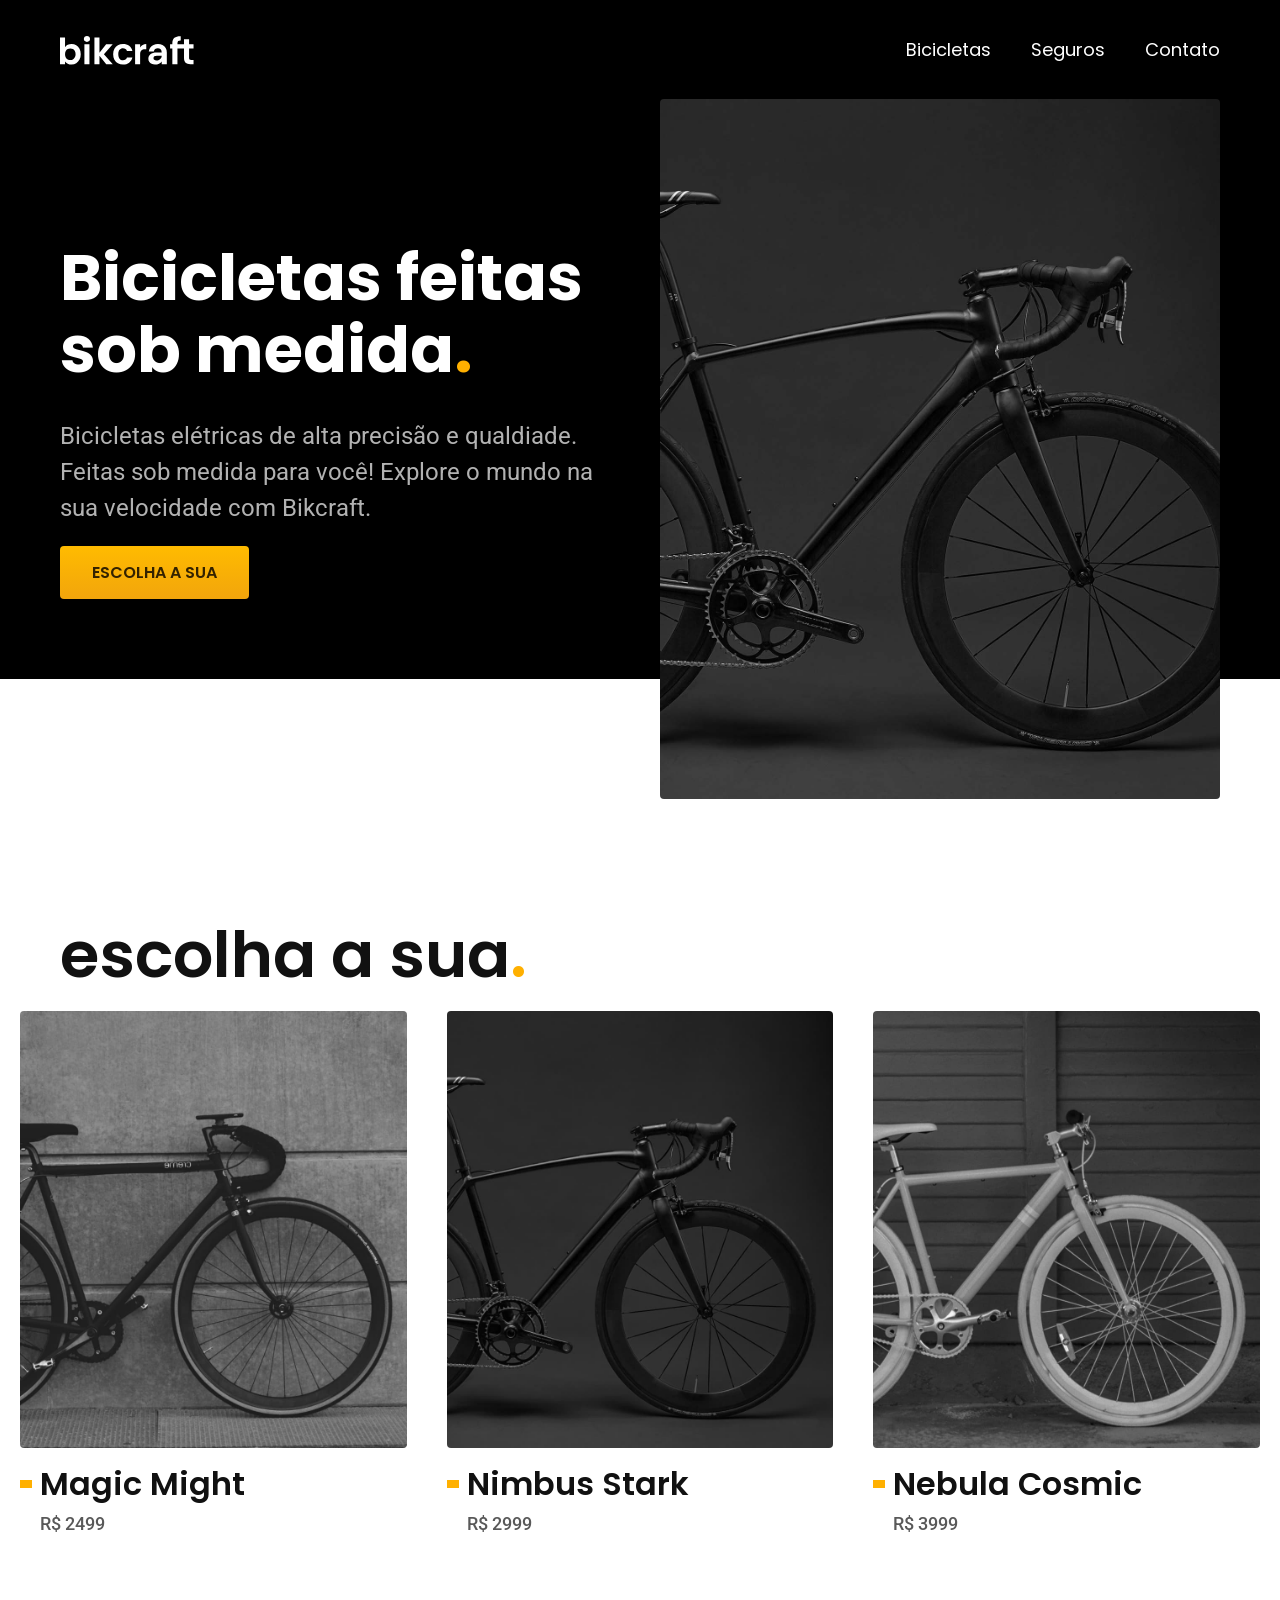
==== index.html @ 32c467d7 "criaçao classe container" ====
<!DOCTYPE html>
<html lang="pt-br">

<head>
    <meta charset="UTF-8">
    <meta name="viewport" content="width=device-width, initial-scale=1.0">
    <title>BikCraft</title>
    <link rel="stylesheet" href="/css/style.css">
</head>

<body>

    <header class="header-bg">
        <div class="header container">
            <a href="./"><img src="img/bikcraft.svg" alt="bikcraft"></a>

            <nav area-label="primaria">
                <ul class="header-menu">
                    <li><a href="./bicicletas.html">Bicicletas</a></li>
                    <li><a href="./seguros.html">Seguros</a></li>
                    <li><a href="./contato.html">Contato</a></li>
                </ul>
            </nav>

        </div>
    </header>

    <main class="introducao-bg">
        <div class="introducao container">
            <div class="introducao-dados">
                <h1 class="texto-grande cor-0">Bicicletas feitas sob medida<span class="cor-p1">.</span></h1>
                <p class="texto-medio cor-5">Bicicletas elétricas de alta precisão e qualdiade. Feitas sob medida para
                    você! Explore o mundo na sua velocidade com Bikcraft.</p>
                <a class="botao" href="#bicicletas.html">Escolha a sua</a>
            </div>

            <div><img src="img/fotos/introducao.jpg" alt="bibcleta elétrica preta"></div>
        </div>
    </main>


    <article class="bicicletas-lista">

        <h2 class="font-1-xxl container">escolha a sua<span class="cor-p1">.</span></h2>

        <ul>
            <li>
                <a href="./bicicletas/magic.html">
                <img src="img/bicicletas/magic-home.jpg" alt="Bicicleta elétrica preta">
                <h3 class="font-1-xl">Magic Might</h3>
                <span class="font-2-m cor-8">R$ 2499</span>
                </a>
            </li>

             <li>
                <a href="./bicicletas/nimbus.html">
                <img src="img/bicicletas/nimbus-home.jpg" alt="Bicicleta elétrica preta">
                <h3 class="font-1-xl">Nimbus Stark</h3>
                <span class="font-2-m cor-8">R$ 2999</span>
                </a>
            </li>

             <li>
                <a href="./bicicletas/nebula.html">
                <img src="img/bicicletas/nebula-home.jpg" alt="Bicicleta elétrica preta">
                <h3 class="font-1-xl">Nebula Cosmic</h3>
                <span class="font-2-m cor-8">R$ 3999</span>
                </a>
            </li>
        </ul>
    </article>

</body>

</html>
---- css/style.css ----
@import url(global/header.css);
@import url(global/global.css);
@import url(home/introducao.css);
@import url(utilidades/componentes.css);
@import url(utilidades/tipografia.css);
@import url(utilidades/cores.css);
@import url(bicicletas/bicicletalistas.css);

/*RESPONSIVO*/

@media (max-width: 1200px) {
    .introducao h1{
        font-size: 48px;
    }

    .introducao p{
        font-size: 18px;
    }
}

@media(max-width: 800px){

    .header-menu{
        gap: 20px;
    }

    .header-menu a{
        background-color: #111;
        padding: 12px 16px;
        border-radius: 4px;
    }

    .header-menu a:hover{
        background-color: #2e2e2e;
    }

    .header a::after{
        display: none;
    }

    .introducao h1{
        font-size: 32px;
        margin-bottom: 16px;
    }

    .introducao{
        grid-template-columns: 1fr;
        gap: 32px;
    }

    .introducao-dados{
        padding-bottom: 0;
        padding-top: 30px;
    }

    .introducao img{
        height: 400px;
        width: 100%;
    }

    .introducao-bg{
        background-color: #111;
        box-shadow: inset 0 -60px #fff;
    }
    
}

@media(max-width: 600px){

    .botao{
        padding: 12px 16px;
        font-size: 16px;
    }
}

@media(max-width: 400px){

    .header-menu{
        gap: 12px;
    }

    .header-menu a{
        padding: 8px 12px;
        font-size: 14px;
    }
}
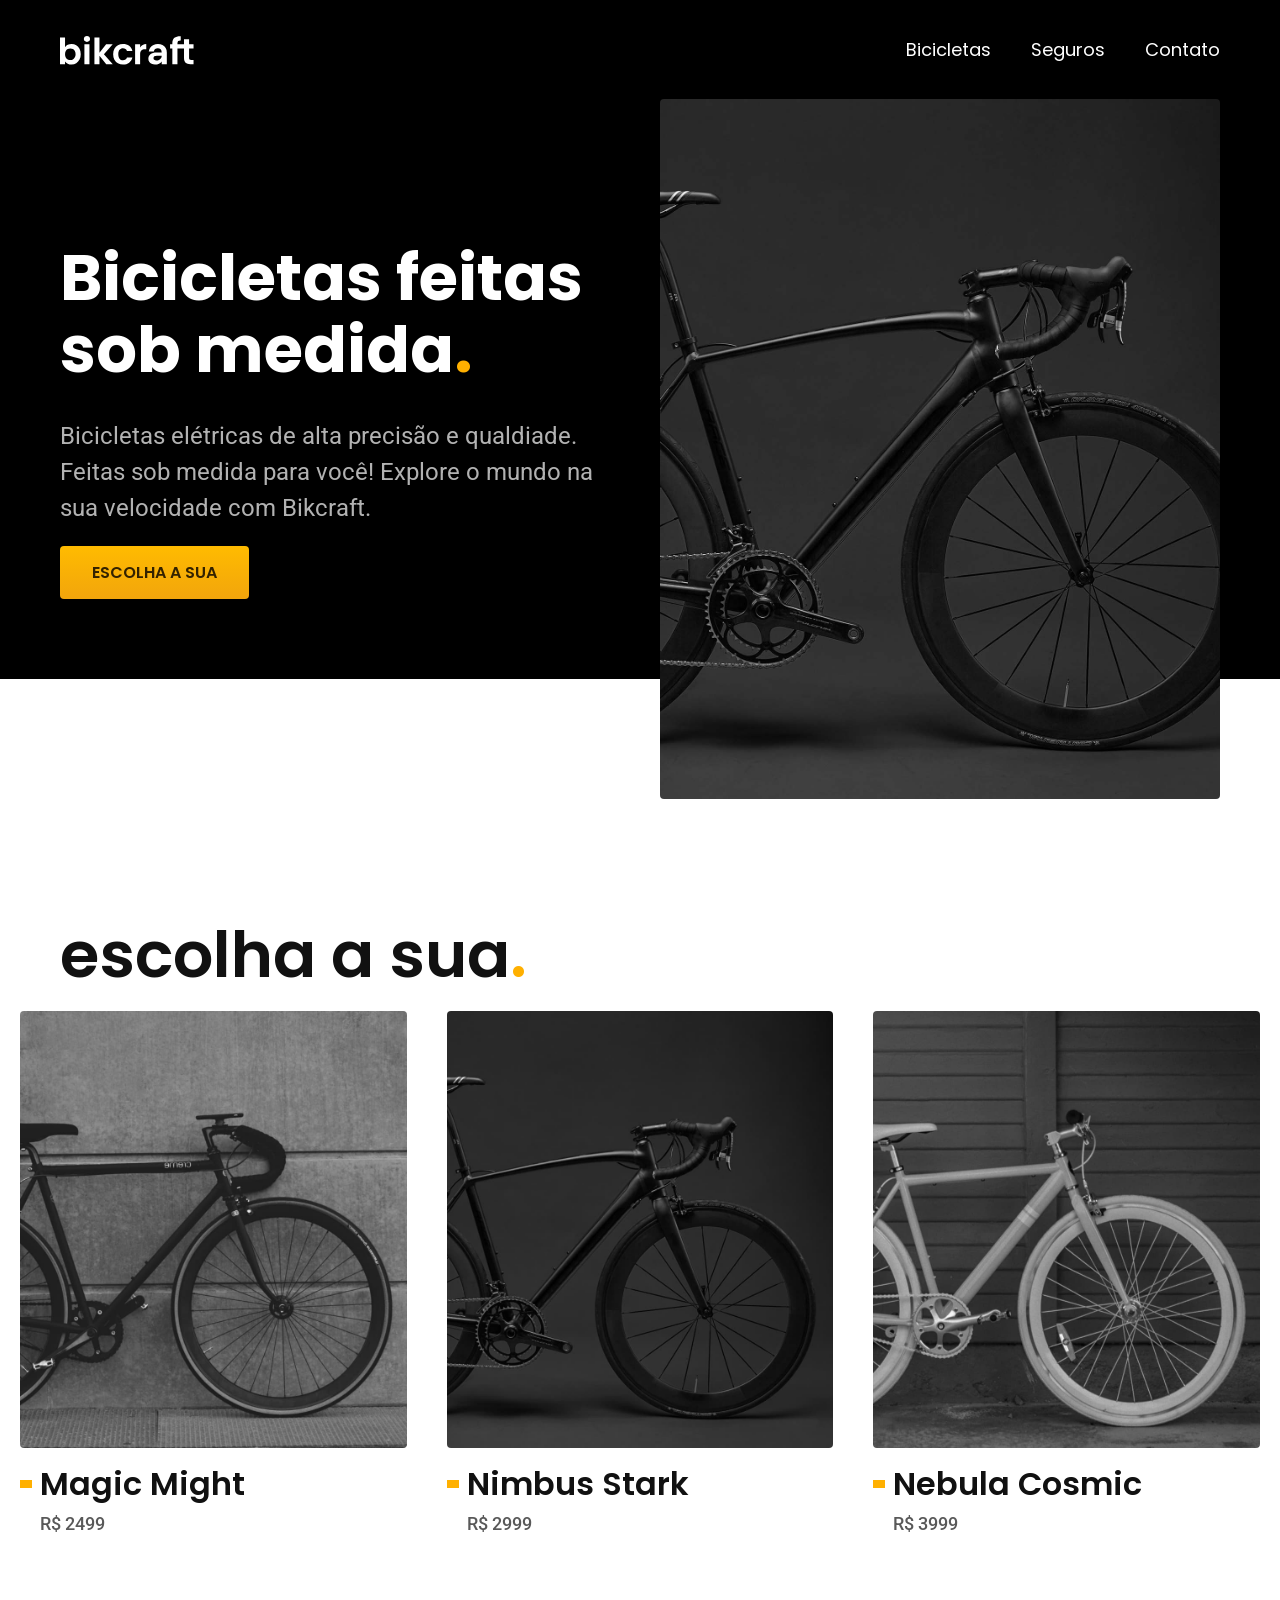
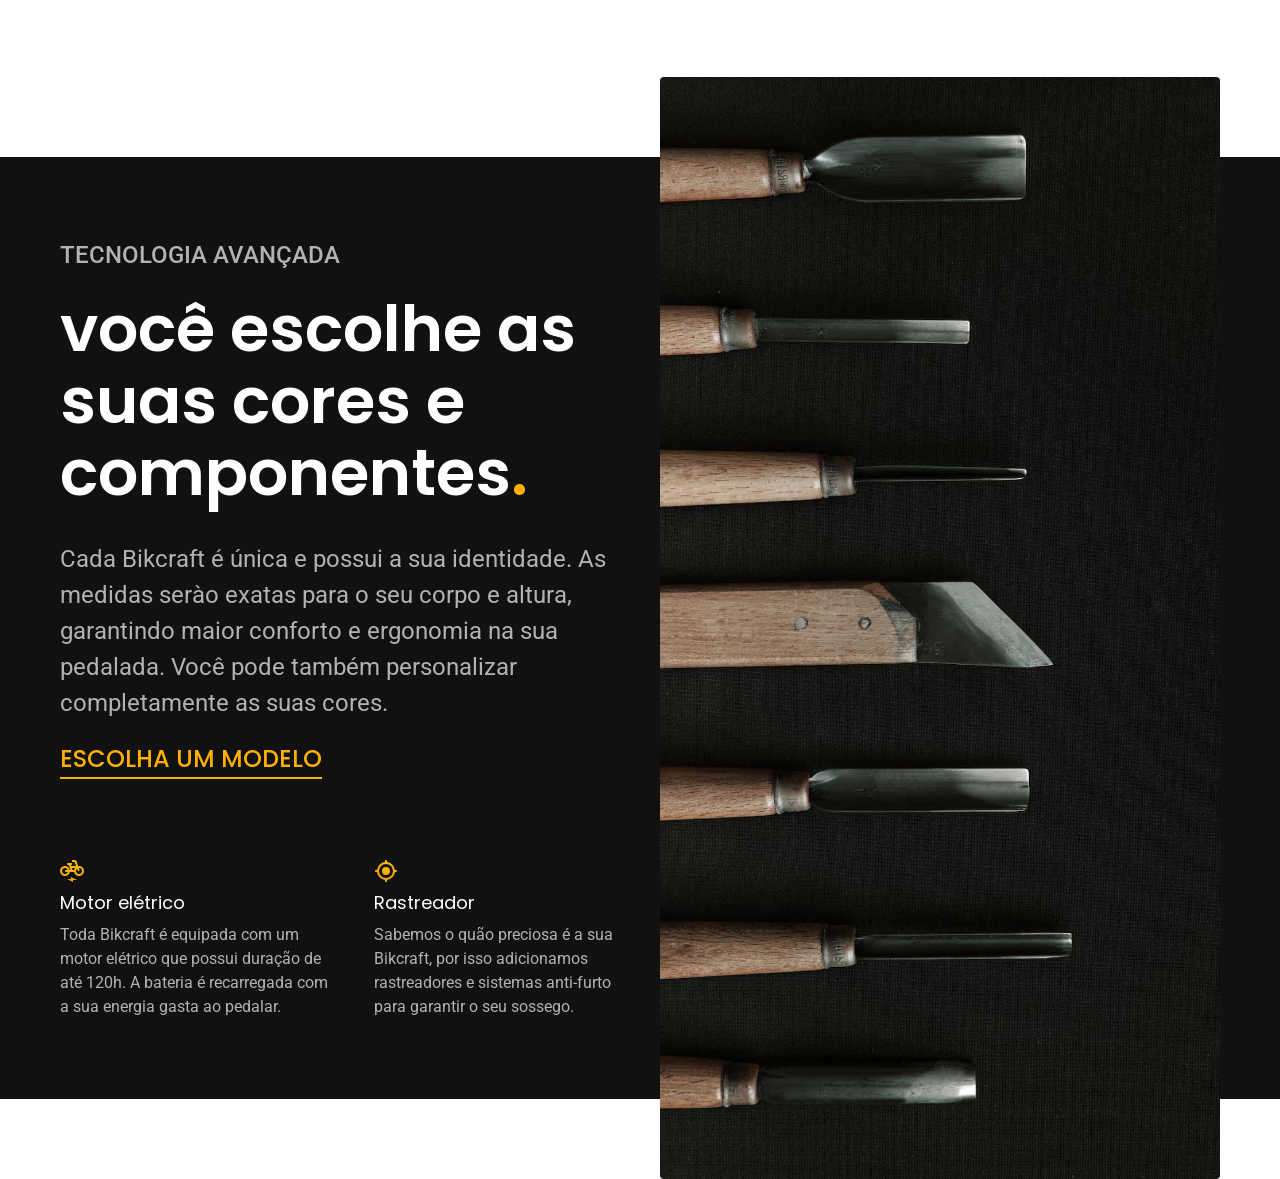
==== commit d7b621c7: "minhas bicicletas" ====
--- a/index.html
+++ b/index.html
@@ -46,30 +46,66 @@
         <ul>
             <li>
                 <a href="./bicicletas/magic.html">
-                <img src="img/bicicletas/magic-home.jpg" alt="Bicicleta elétrica preta">
-                <h3 class="font-1-xl">Magic Might</h3>
-                <span class="font-2-m cor-8">R$ 2499</span>
+                    <img src="img/bicicletas/magic-home.jpg" alt="Bicicleta elétrica preta">
+                    <h3 class="font-1-xl">Magic Might</h3>
+                    <span class="font-2-m cor-8">R$ 2499</span>
                 </a>
             </li>
 
-             <li>
+            <li>
                 <a href="./bicicletas/nimbus.html">
-                <img src="img/bicicletas/nimbus-home.jpg" alt="Bicicleta elétrica preta">
-                <h3 class="font-1-xl">Nimbus Stark</h3>
-                <span class="font-2-m cor-8">R$ 2999</span>
+                    <img src="img/bicicletas/nimbus-home.jpg" alt="Bicicleta elétrica preta">
+                    <h3 class="font-1-xl">Nimbus Stark</h3>
+                    <span class="font-2-m cor-8">R$ 2999</span>
                 </a>
             </li>
 
-             <li>
+            <li>
                 <a href="./bicicletas/nebula.html">
-                <img src="img/bicicletas/nebula-home.jpg" alt="Bicicleta elétrica preta">
-                <h3 class="font-1-xl">Nebula Cosmic</h3>
-                <span class="font-2-m cor-8">R$ 3999</span>
+                    <img src="img/bicicletas/nebula-home.jpg" alt="Bicicleta elétrica preta">
+                    <h3 class="font-1-xl">Nebula Cosmic</h3>
+                    <span class="font-2-m cor-8">R$ 3999</span>
                 </a>
             </li>
         </ul>
     </article>
 
+    <article class="tecnologia-bg">
+        <div class="tecnologia container">
+            <div class="tecnologia-conteudo">
+                <span class="tech-avancada font-2-l-b cor-5">Tecnologia Avançada</span>
+                <h2 class="font-1-xxl cor-0">você escolhe as suas cores e componentes<span class="cor-p1">.</span></h2>
+                <p class="font-2-l cor-5">Cada Bikcraft é única e possui a sua identidade. As medidas serào exatas para
+                    o seu corpo e altura,
+                    garantindo maior conforto e ergonomia na sua pedalada. Você pode também personalizar completamente
+                    as suas cores.</p>
+                <a class="link" href="./bicicletas">Escolha um modelo</a>
+
+                <div class="tecnologia-detalhes">
+                    <div>
+                        <img src="img/icones/eletrica.svg" alt="">
+                        <h3 class="font-1-m cor-0">Motor elétrico</h3>
+                        <p class="font-2-s cor-5">Toda Bikcraft é equipada com um motor elétrico que possui duração de até
+                            120h. A bateria é
+                            recarregada com a sua energia gasta ao pedalar.</p>
+                    </div>
+
+                    <div>
+                        <img src="img/icones/rastreador.svg" alt="">
+                        <h3 class="font-1-m cor-0">Rastreador</h3>
+                        <p class="font-2-s cor-5">Sabemos o quão preciosa é a sua Bikcraft, por isso adicionamos
+                            rastreadores e sistemas anti-furto
+                            para garantir o seu sossego.</p>
+                    </div>
+                </div>
+            </div>
+
+            <div class="tecnologia-imagem">
+                <img src="img/fotos/tecnologia.jpg" alt="">
+            </div>
+        </div>
+    </article>
+
 </body>
 
 </html>
--- a/css/style.css
+++ b/css/style.css
@@ -5,6 +5,7 @@
 @import url(utilidades/tipografia.css);
 @import url(utilidades/cores.css);
 @import url(bicicletas/bicicletalistas.css);
+@import url(home/tecnologias.css);
 
 /*RESPONSIVO*/
 
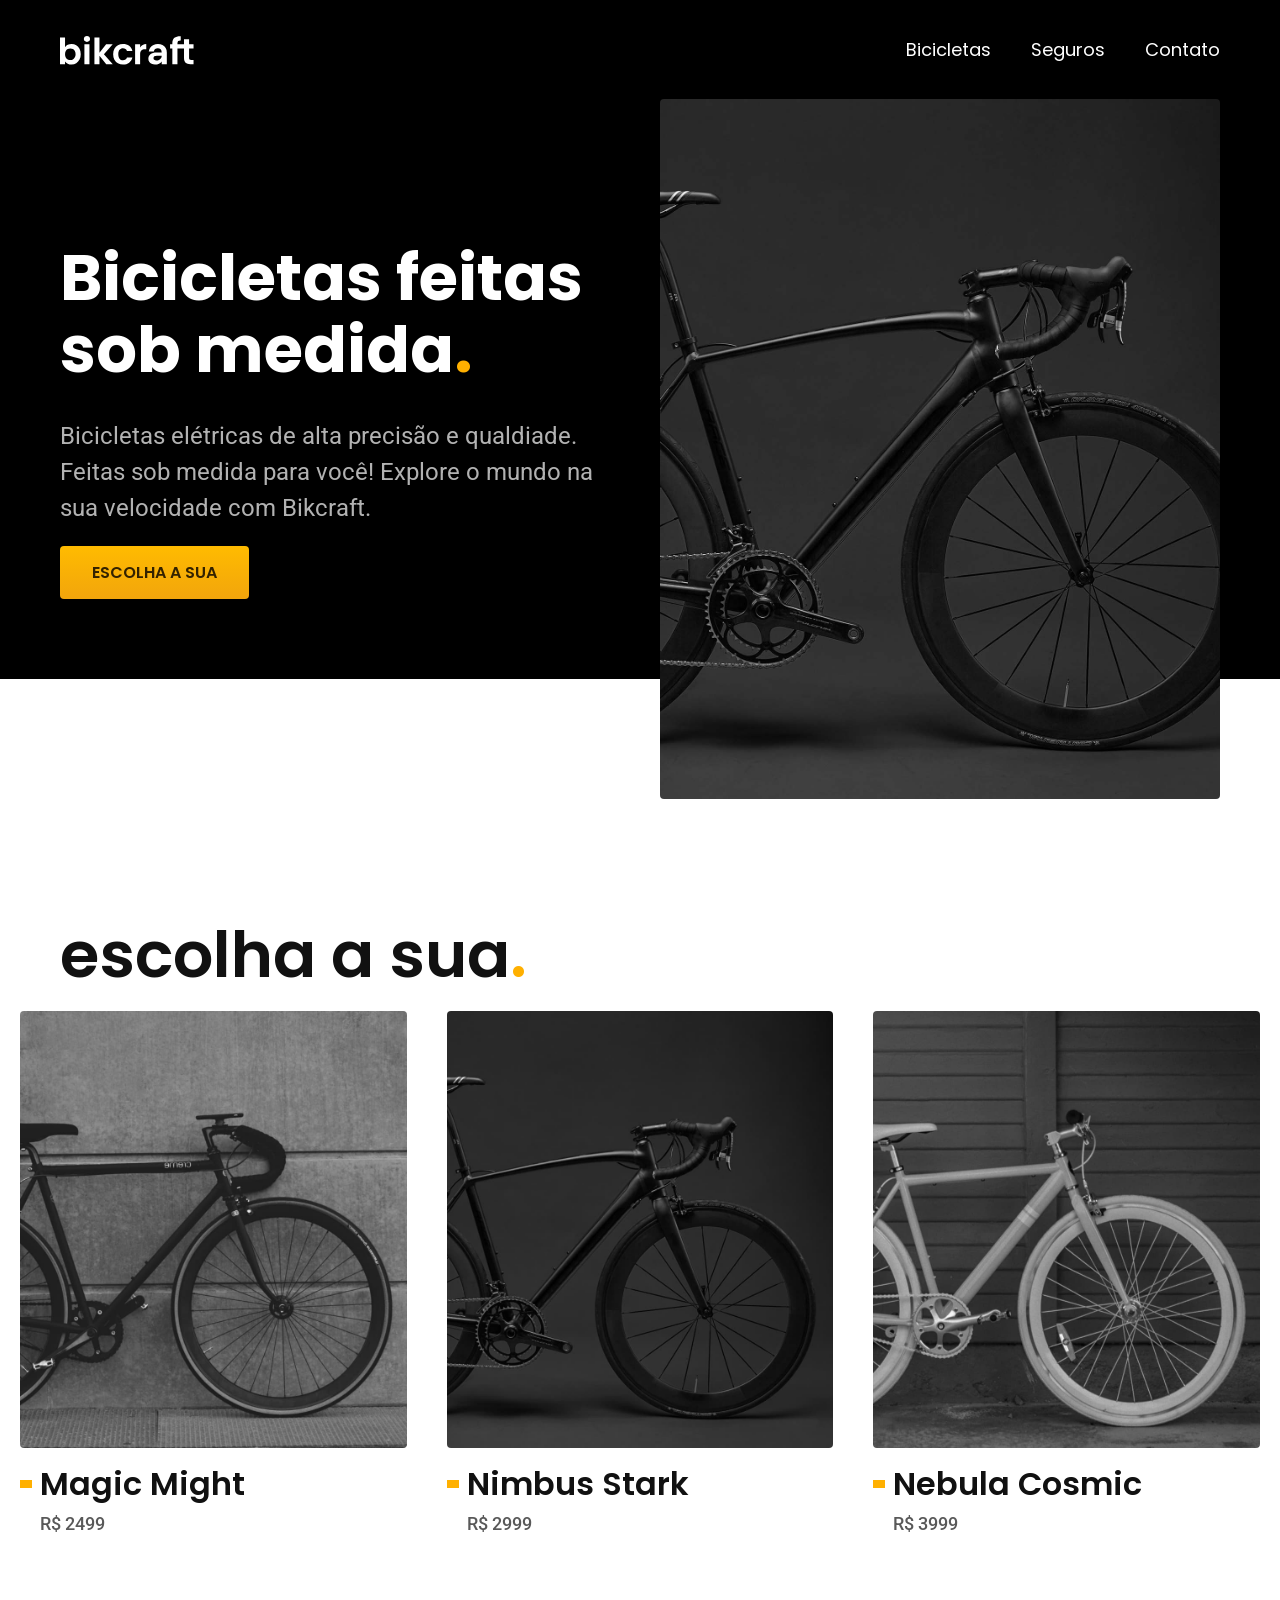
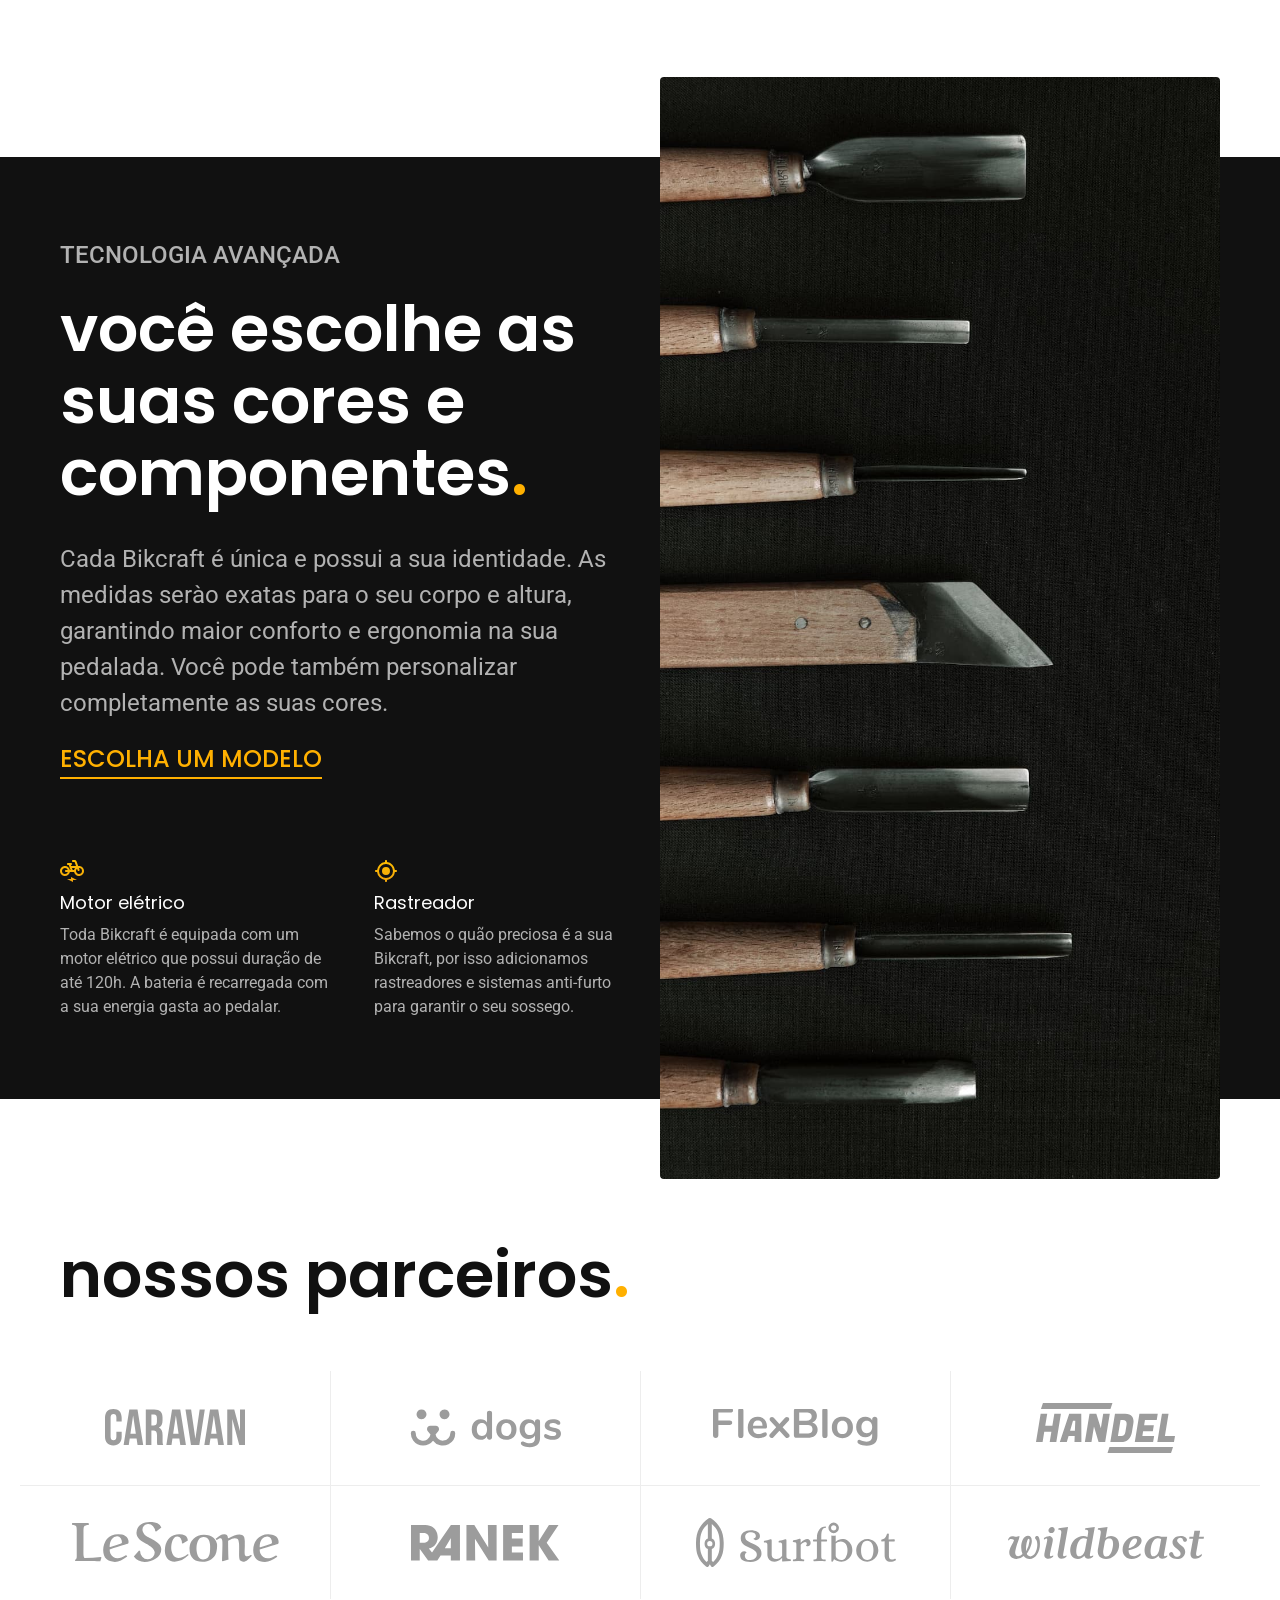
==== commit 8b62a44d: "parceiros" ====
--- a/index.html
+++ b/index.html
@@ -106,6 +106,21 @@
         </div>
     </article>
 
+    <section class="parceiros" aria-label="Nossos parceiros">
+        <h2 class="font-1-xxl container">nossos parceiros<span class="cor-p1">.</span></h2>
+
+        <ul>
+            <li><img src="img/parceiros/caravan.svg" alt="Caravan"></li>
+            <li><img src="img/parceiros/dogs.svg"  alt="Dogs"></li>
+            <li><img src="img/parceiros/flexblog.svg" alt="Flexblog"></li>
+            <li><img src="img/parceiros/handel.svg" alt="Handel"></li>
+            <li><img src="img/parceiros/lescone.svg" alt="Lescone"></li>
+            <li><img src="img/parceiros/ranek.svg" alt="Ranek"></li>
+            <li><img src="img/parceiros/surfbot.svg" alt="Surfbot"></li>
+            <li><img src="img/parceiros/wildbeast.svg" alt="Wildbeast"></li>
+        </ul>
+    </section>
+
 </body>
 
 </html>
--- a/css/style.css
+++ b/css/style.css
@@ -6,6 +6,7 @@
 @import url(utilidades/cores.css);
 @import url(bicicletas/bicicletalistas.css);
 @import url(home/tecnologias.css);
+@import url(home/parceiros.css);
 
 /*RESPONSIVO*/
 
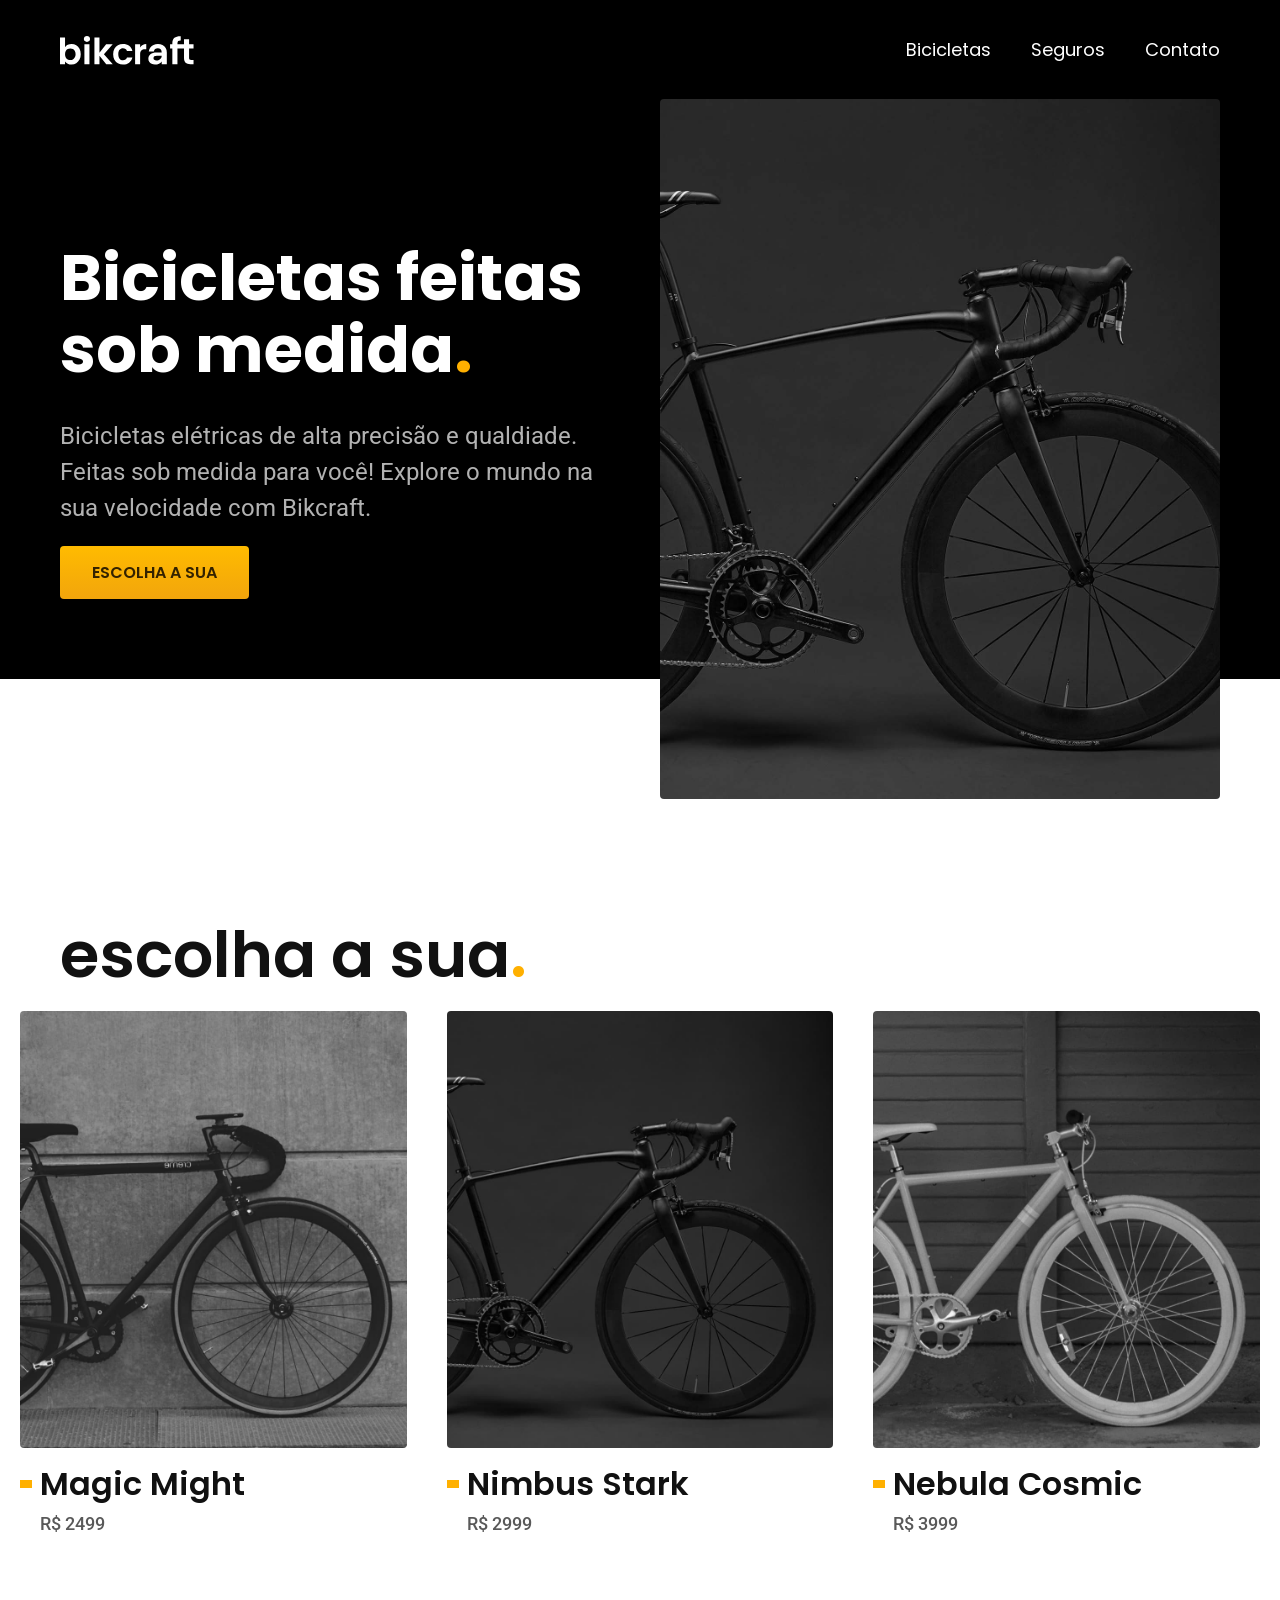
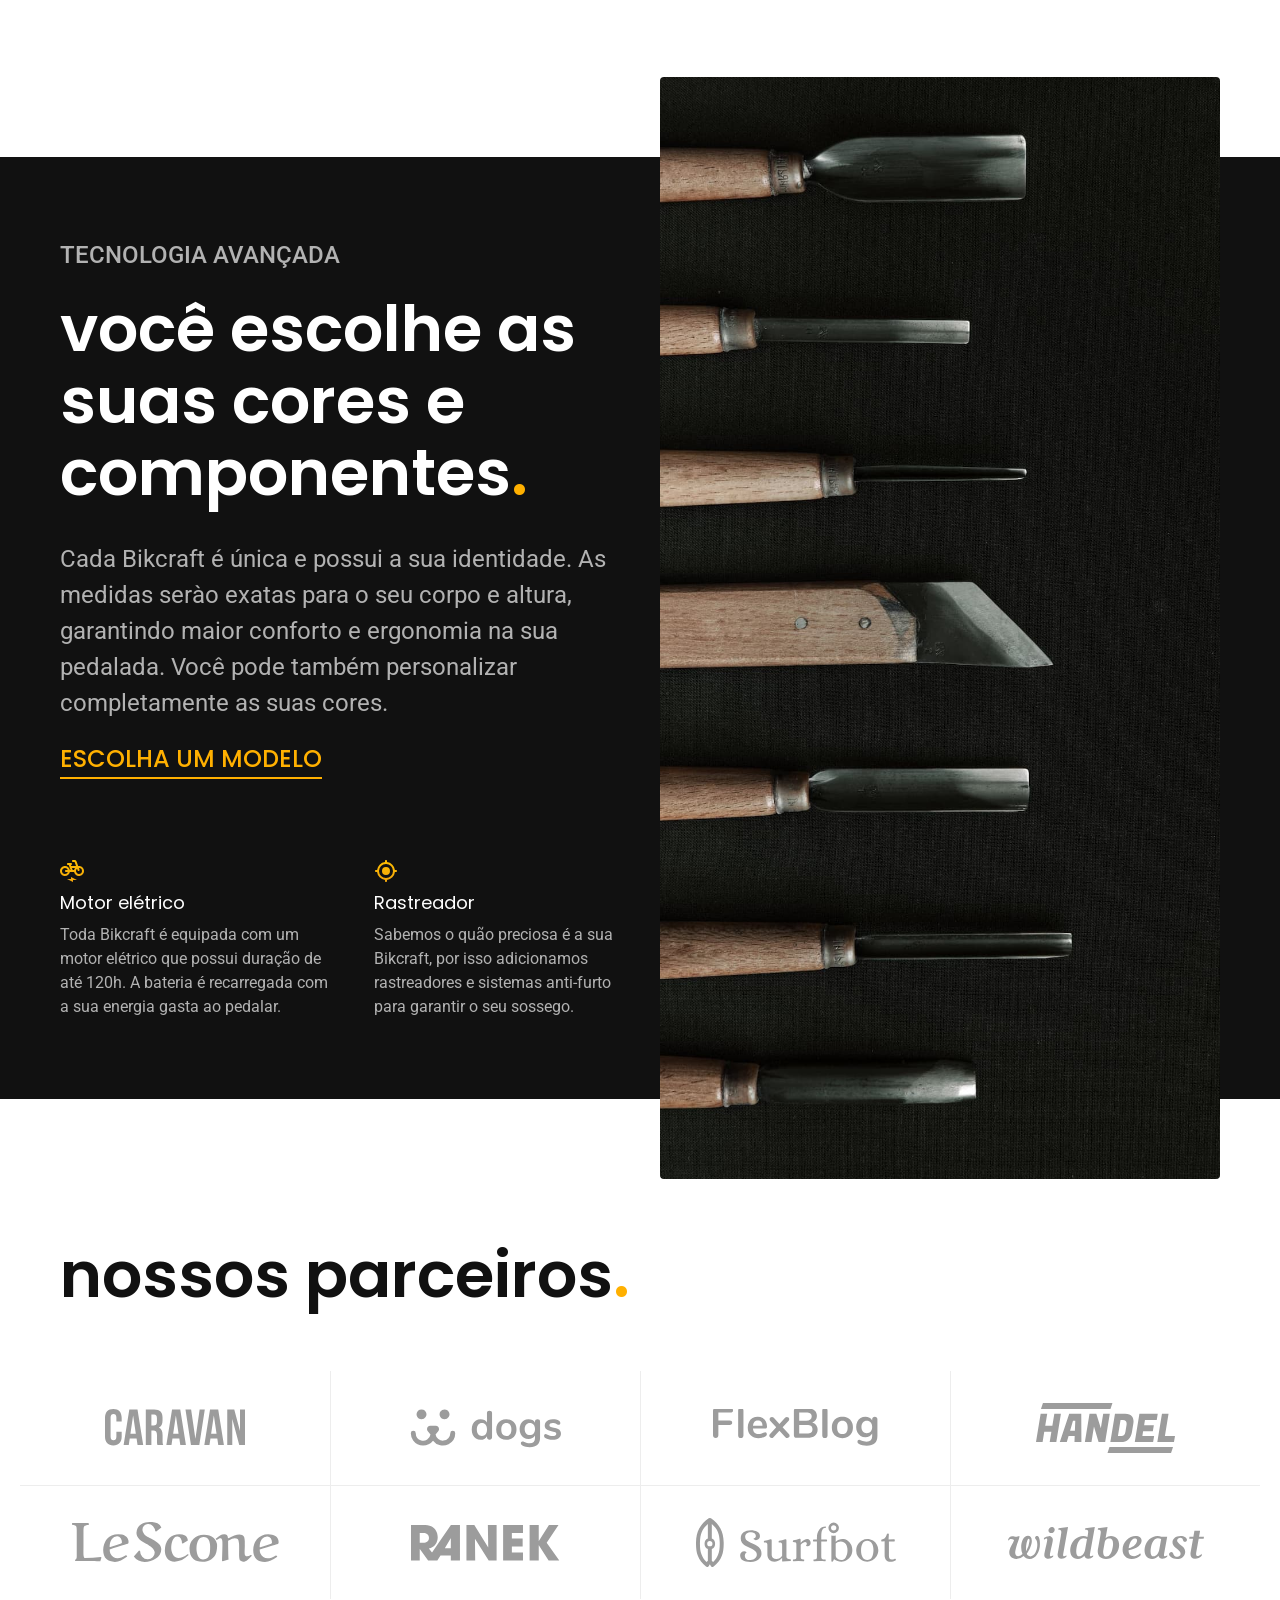
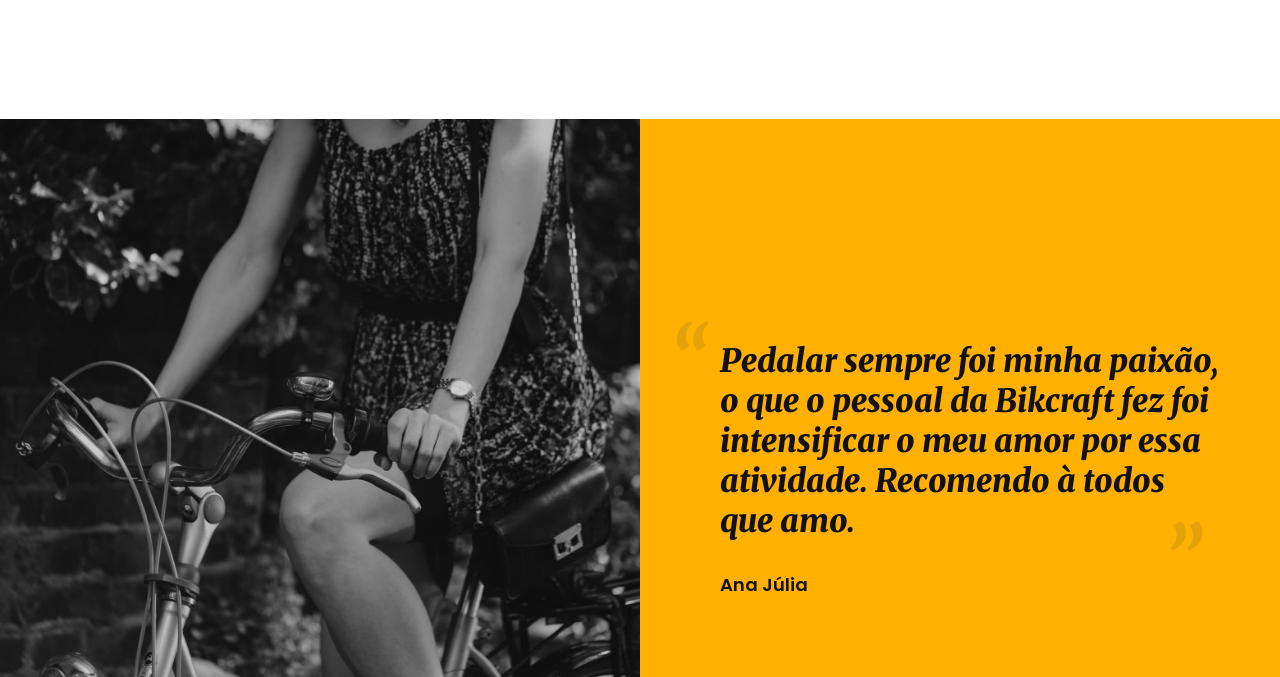
==== commit 54013c29: "depoimentos" ====
--- a/index.html
+++ b/index.html
@@ -121,6 +121,18 @@
         </ul>
     </section>
 
+    <section class="depoimento" aria-label="Depoimento">
+        <div>
+            <img src="img/fotos/depoimento.jpg" alt="Pessoa pedalando uma bicicleta bikcraft">
+        </div>
+        <div class="depoimento-conteudo">
+            <blockquote class="font-1-xl cor-p5">
+                <p>Pedalar sempre foi minha paixão, o que o pessoal da Bikcraft fez foi intensificar o meu amor por essa atividade. Recomendo à todos que amo.</p>
+            </blockquote>
+            <span class="font-1-m-b cor-p4">Ana Júlia</span>
+        </div>
+    </section>
+
 </body>
 
 </html>
--- a/css/style.css
+++ b/css/style.css
@@ -7,6 +7,7 @@
 @import url(bicicletas/bicicletalistas.css);
 @import url(home/tecnologias.css);
 @import url(home/parceiros.css);
+@import url(home/depoimento.css);
 
 /*RESPONSIVO*/
 
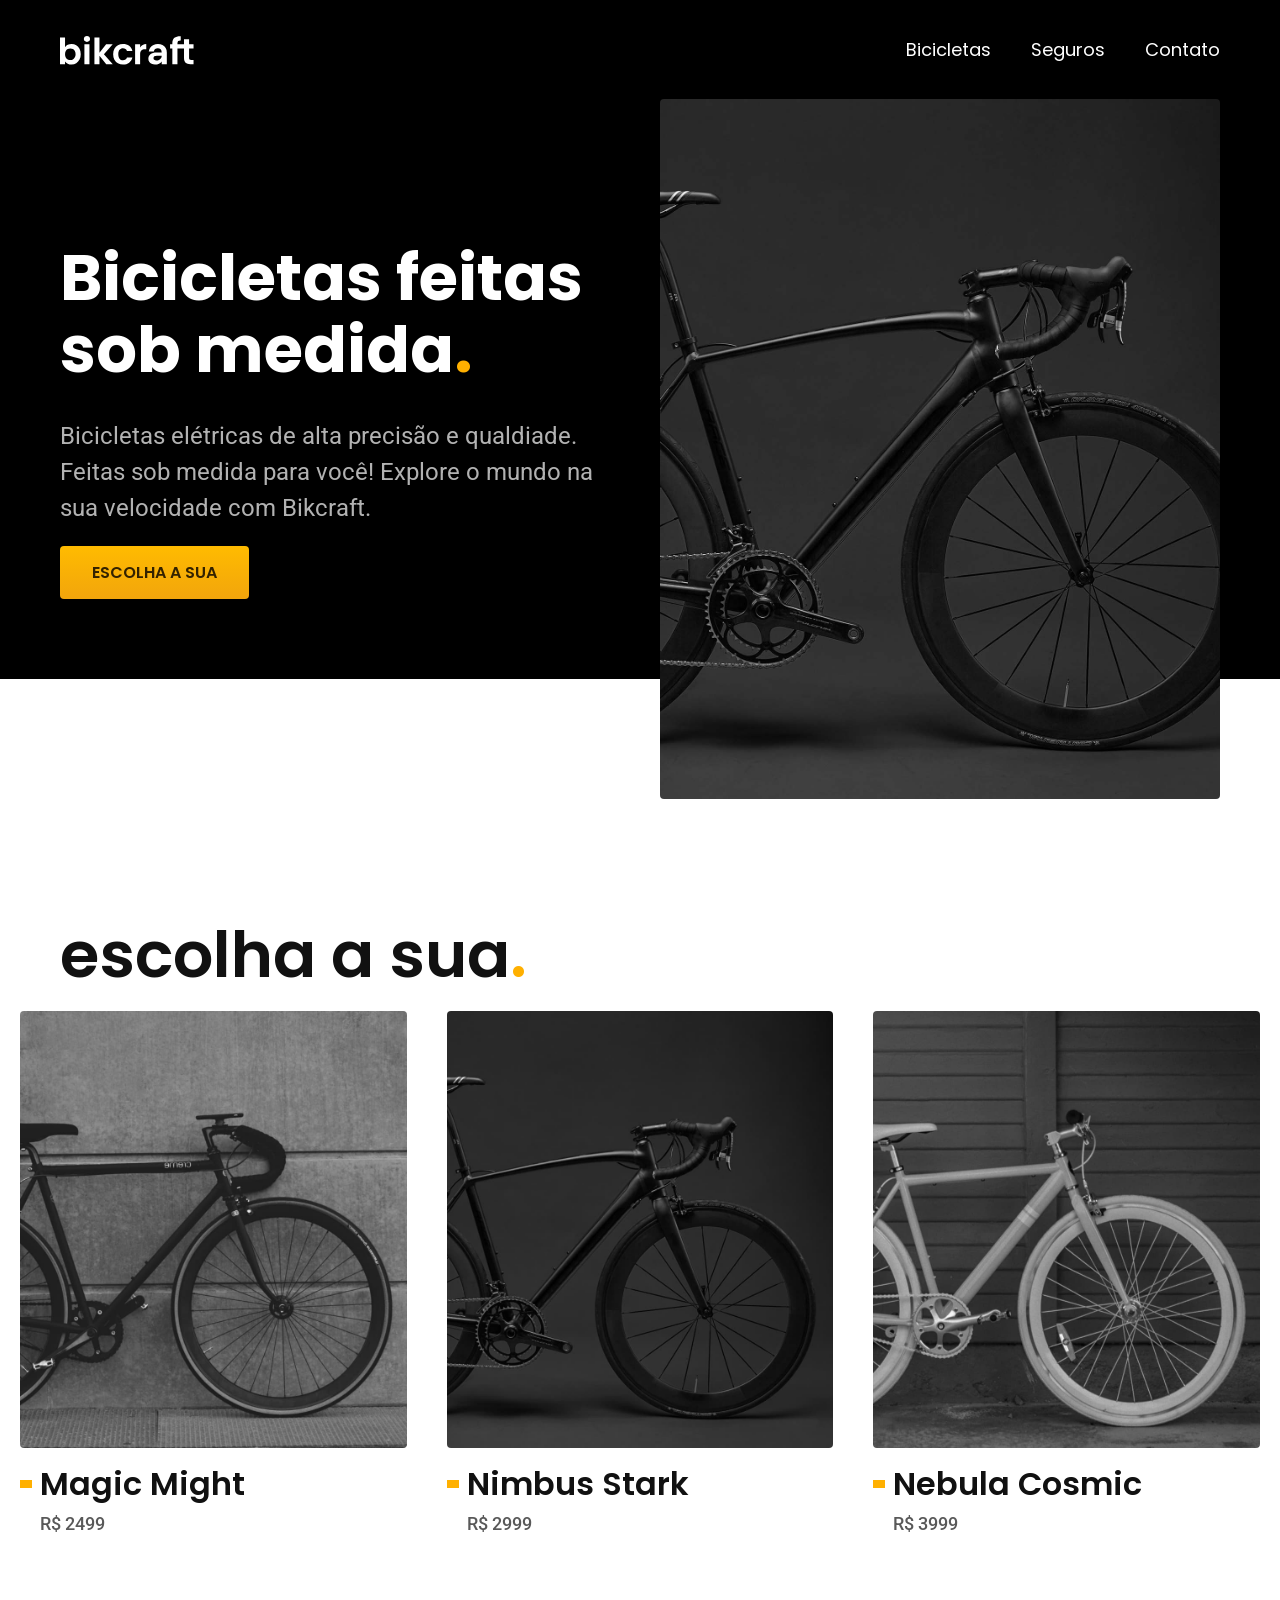
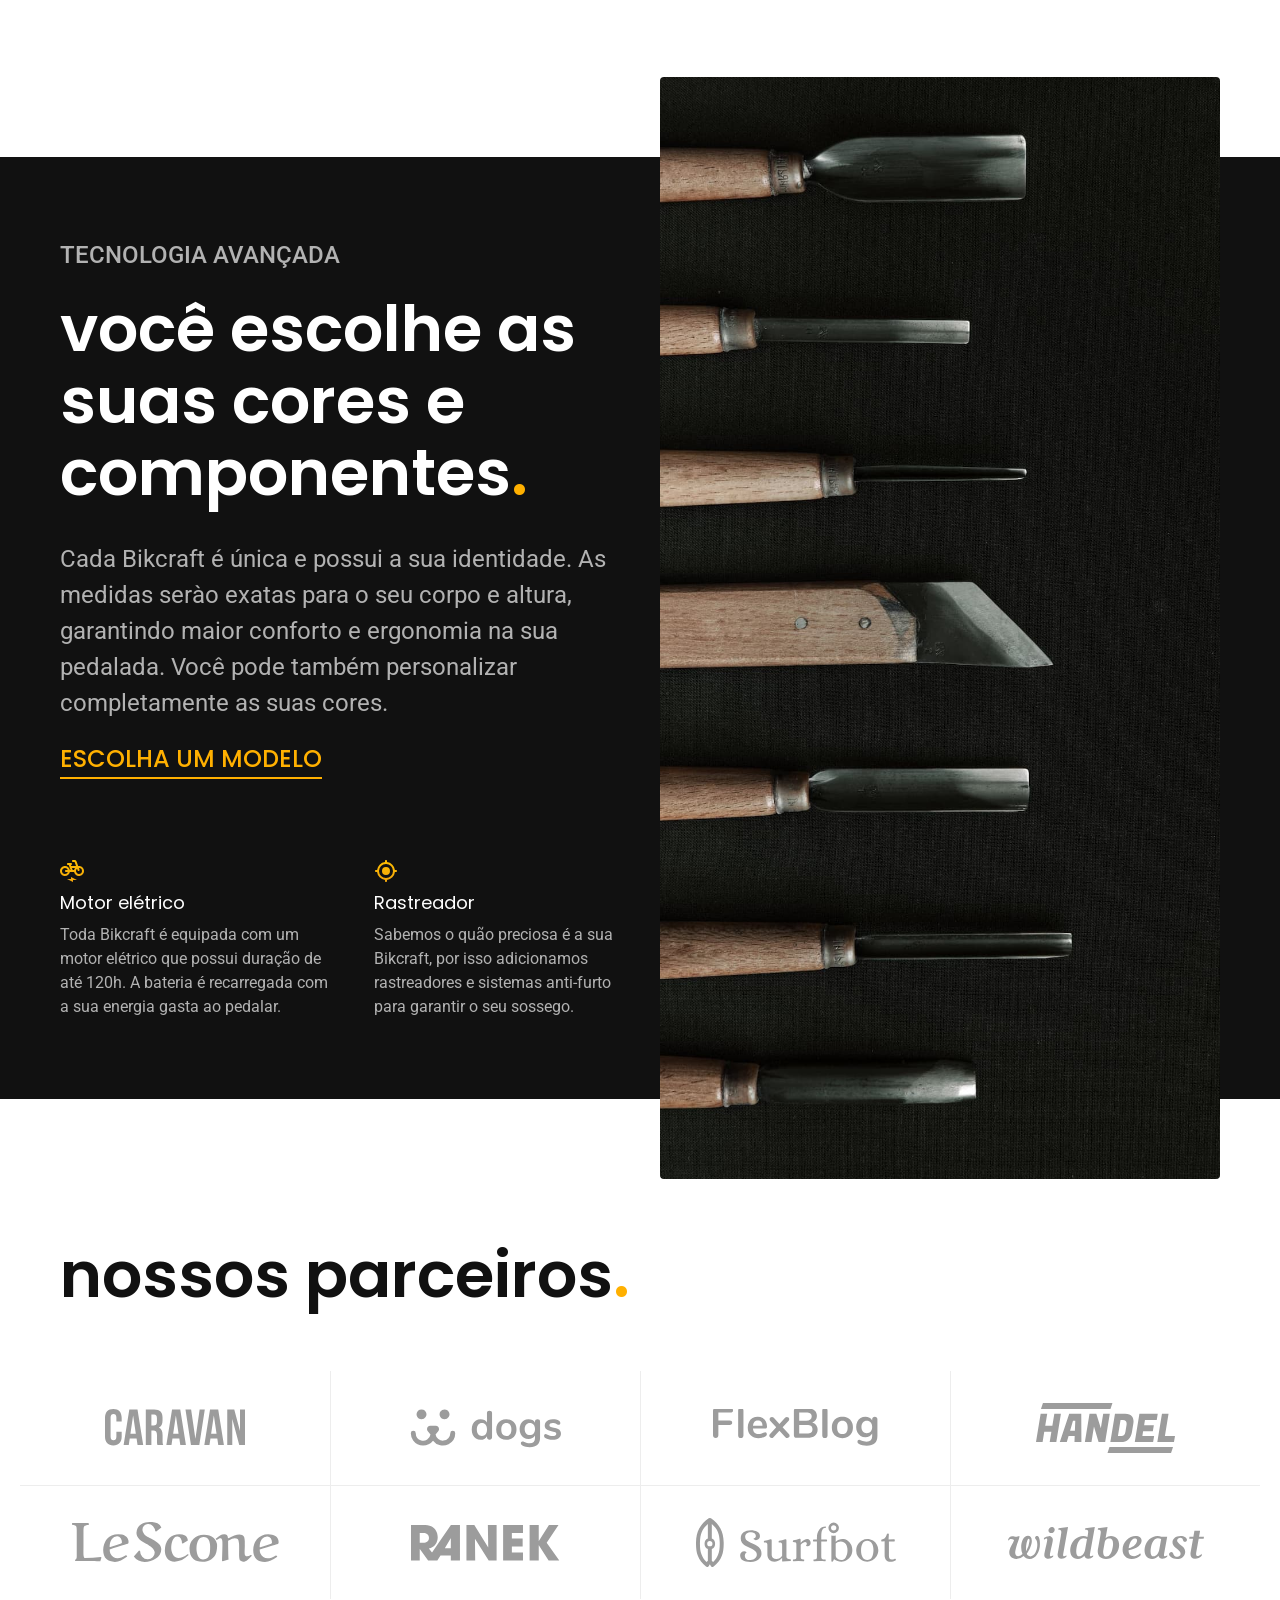
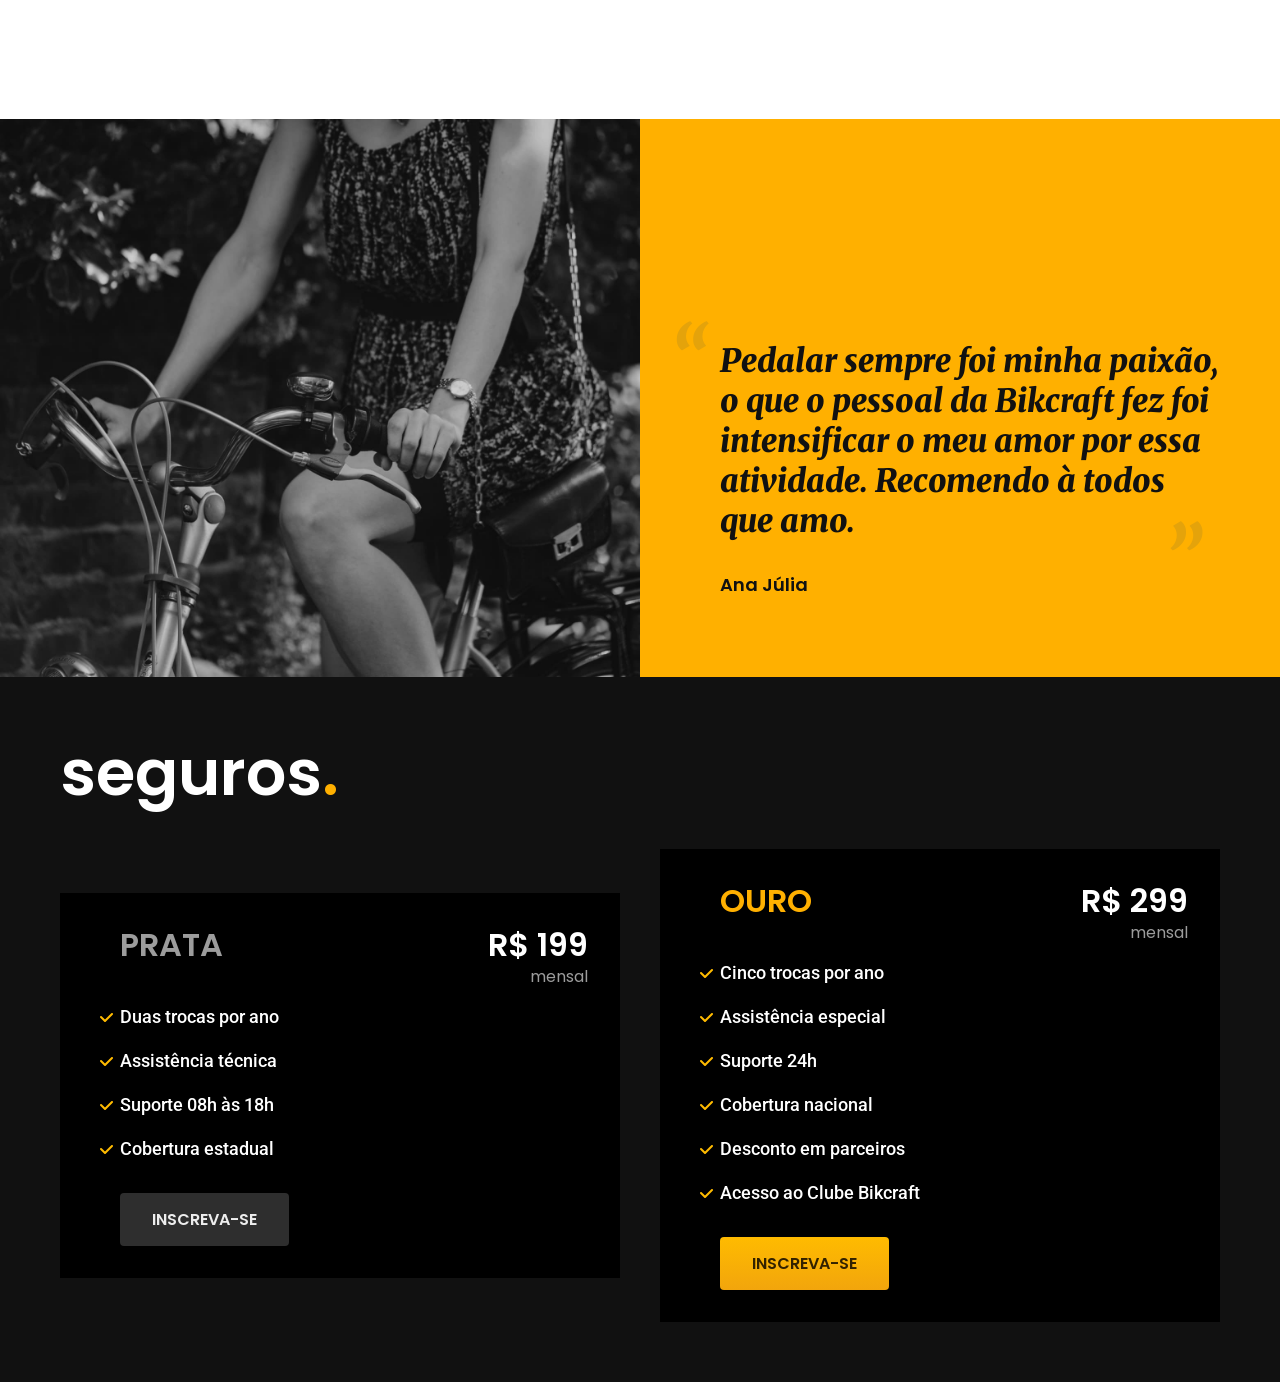
==== commit bed2f982: "seguros" ====
--- a/index.html
+++ b/index.html
@@ -85,7 +85,8 @@
                     <div>
                         <img src="img/icones/eletrica.svg" alt="">
                         <h3 class="font-1-m cor-0">Motor elétrico</h3>
-                        <p class="font-2-s cor-5">Toda Bikcraft é equipada com um motor elétrico que possui duração de até
+                        <p class="font-2-s cor-5">Toda Bikcraft é equipada com um motor elétrico que possui duração de
+                            até
                             120h. A bateria é
                             recarregada com a sua energia gasta ao pedalar.</p>
                     </div>
@@ -111,7 +112,7 @@
 
         <ul>
             <li><img src="img/parceiros/caravan.svg" alt="Caravan"></li>
-            <li><img src="img/parceiros/dogs.svg"  alt="Dogs"></li>
+            <li><img src="img/parceiros/dogs.svg" alt="Dogs"></li>
             <li><img src="img/parceiros/flexblog.svg" alt="Flexblog"></li>
             <li><img src="img/parceiros/handel.svg" alt="Handel"></li>
             <li><img src="img/parceiros/lescone.svg" alt="Lescone"></li>
@@ -127,12 +128,50 @@
         </div>
         <div class="depoimento-conteudo">
             <blockquote class="font-1-xl cor-p5">
-                <p>Pedalar sempre foi minha paixão, o que o pessoal da Bikcraft fez foi intensificar o meu amor por essa atividade. Recomendo à todos que amo.</p>
+                <p>Pedalar sempre foi minha paixão, o que o pessoal da Bikcraft fez foi intensificar o meu amor por essa
+                    atividade. Recomendo à todos que amo.</p>
             </blockquote>
             <span class="font-1-m-b cor-p4">Ana Júlia</span>
         </div>
     </section>
 
+    <article class="seguros-bg">
+        <div class="seguros container">
+            <h2 class="font-1-xxl cor-0">seguros<span class="cor-p1">.</span></h2>
+
+
+            <div class="seguros-item">
+                <h3 class="font-1-xl cor-6">Prata</h3>
+                <span class="font-1-xl cor-0">R$ 199 <span class="font-1-s cor-6">mensal</span></span>
+
+                <ul class="font-2-m cor-0">
+                    <li>Duas trocas por ano</li>
+                    <li>Assistência técnica</li>
+                    <li>Suporte 08h às 18h</li>
+                    <li>Cobertura estadual</li>
+                </ul>
+
+                <a class="botao secundario" href="/.orcamento.html">Inscreva-se</a>
+            </div>
+
+            <div class="seguros-item">
+                <h3 class="font-1-xl cor-p1">Ouro</h3>
+                <span class="font-1-xl cor-0">R$ 299 <span class="font-1-s cor-6">mensal</span></span>
+
+                <ul class="font-2-m cor-0">
+                    <li>Cinco trocas por ano</li>
+                    <li>Assistência especial</li>
+                    <li>Suporte 24h</li>
+                    <li>Cobertura nacional</li>
+                    <li>Desconto em parceiros</li>
+                    <li>Acesso ao Clube Bikcraft</li>
+                </ul>
+
+                <a class="botao" href="/.orcamento.html">Inscreva-se</a>
+            </div>
+        </div>
+    </article>
+
 </body>
 
 </html>
--- a/css/style.css
+++ b/css/style.css
@@ -8,7 +8,7 @@
 @import url(home/tecnologias.css);
 @import url(home/parceiros.css);
 @import url(home/depoimento.css);
-
+@import url(seguros/seguros.css);
 /*RESPONSIVO*/
 
 @media (max-width: 1200px) {
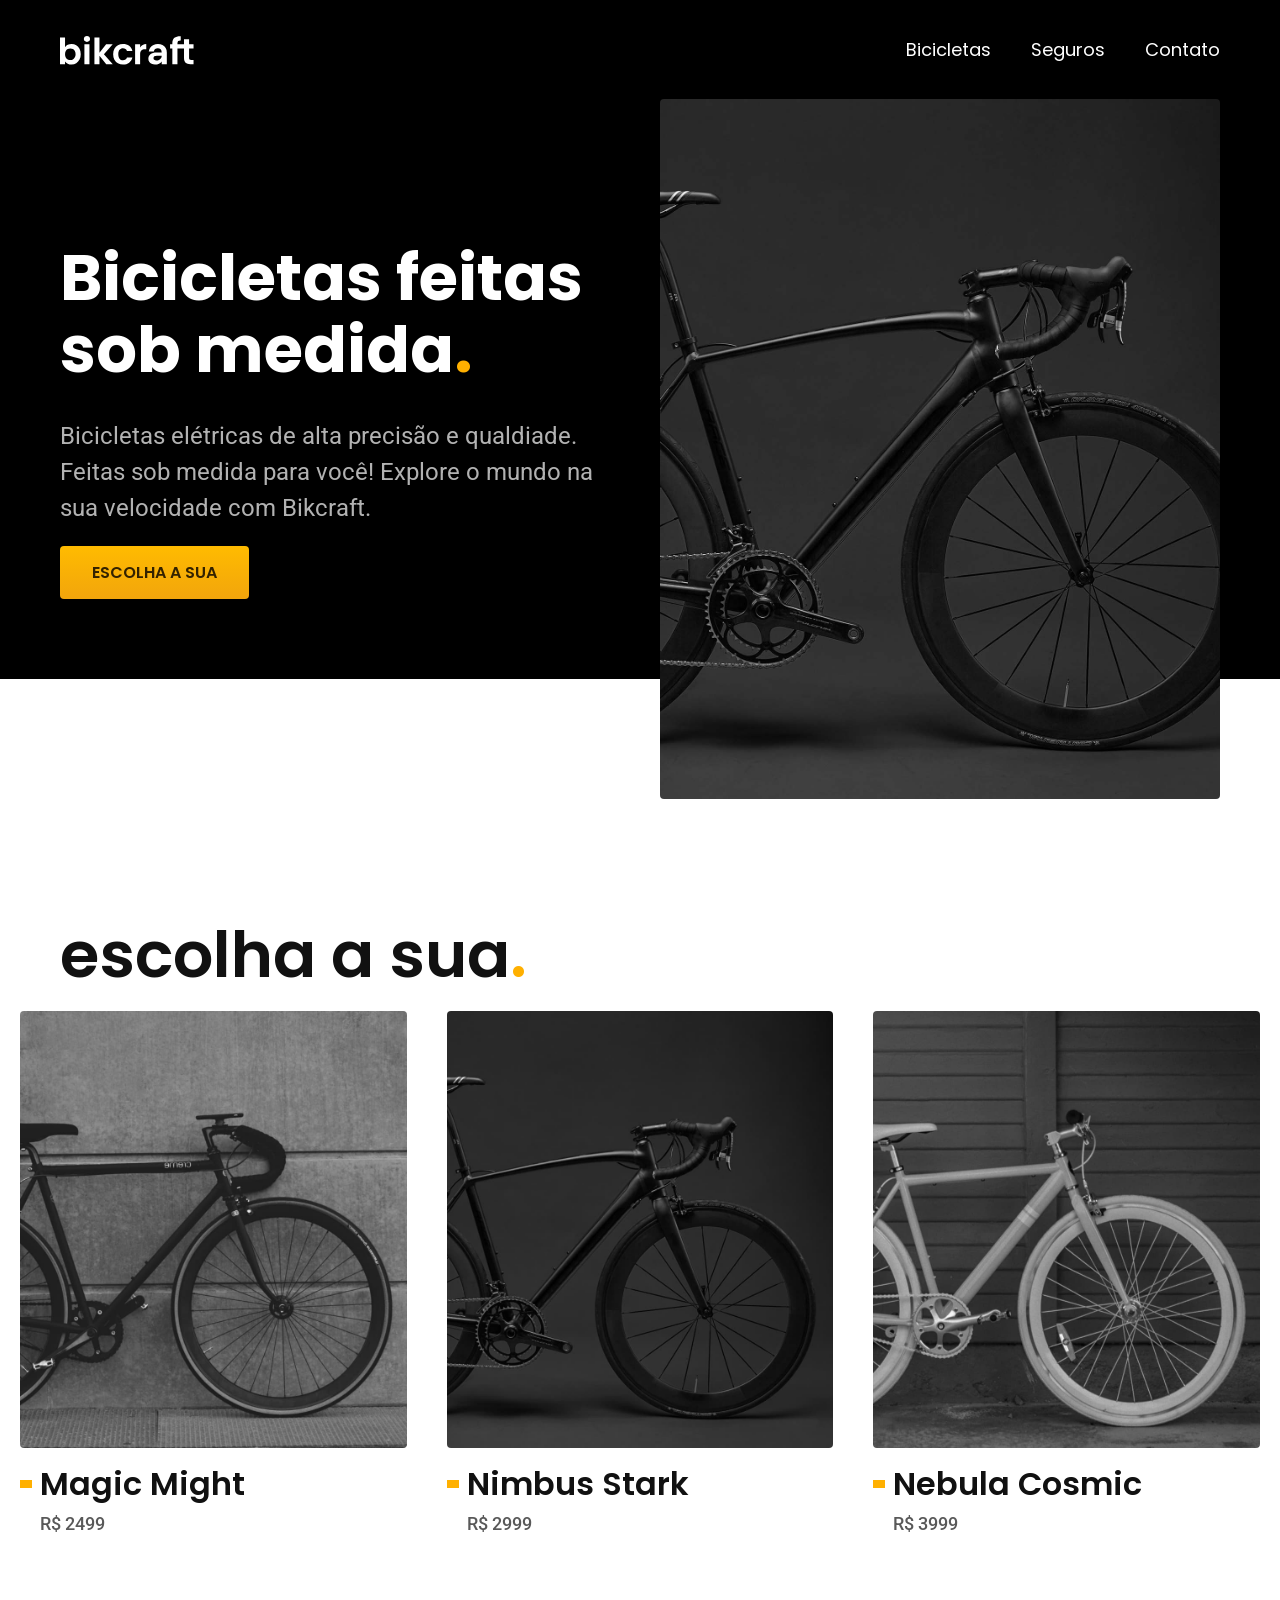
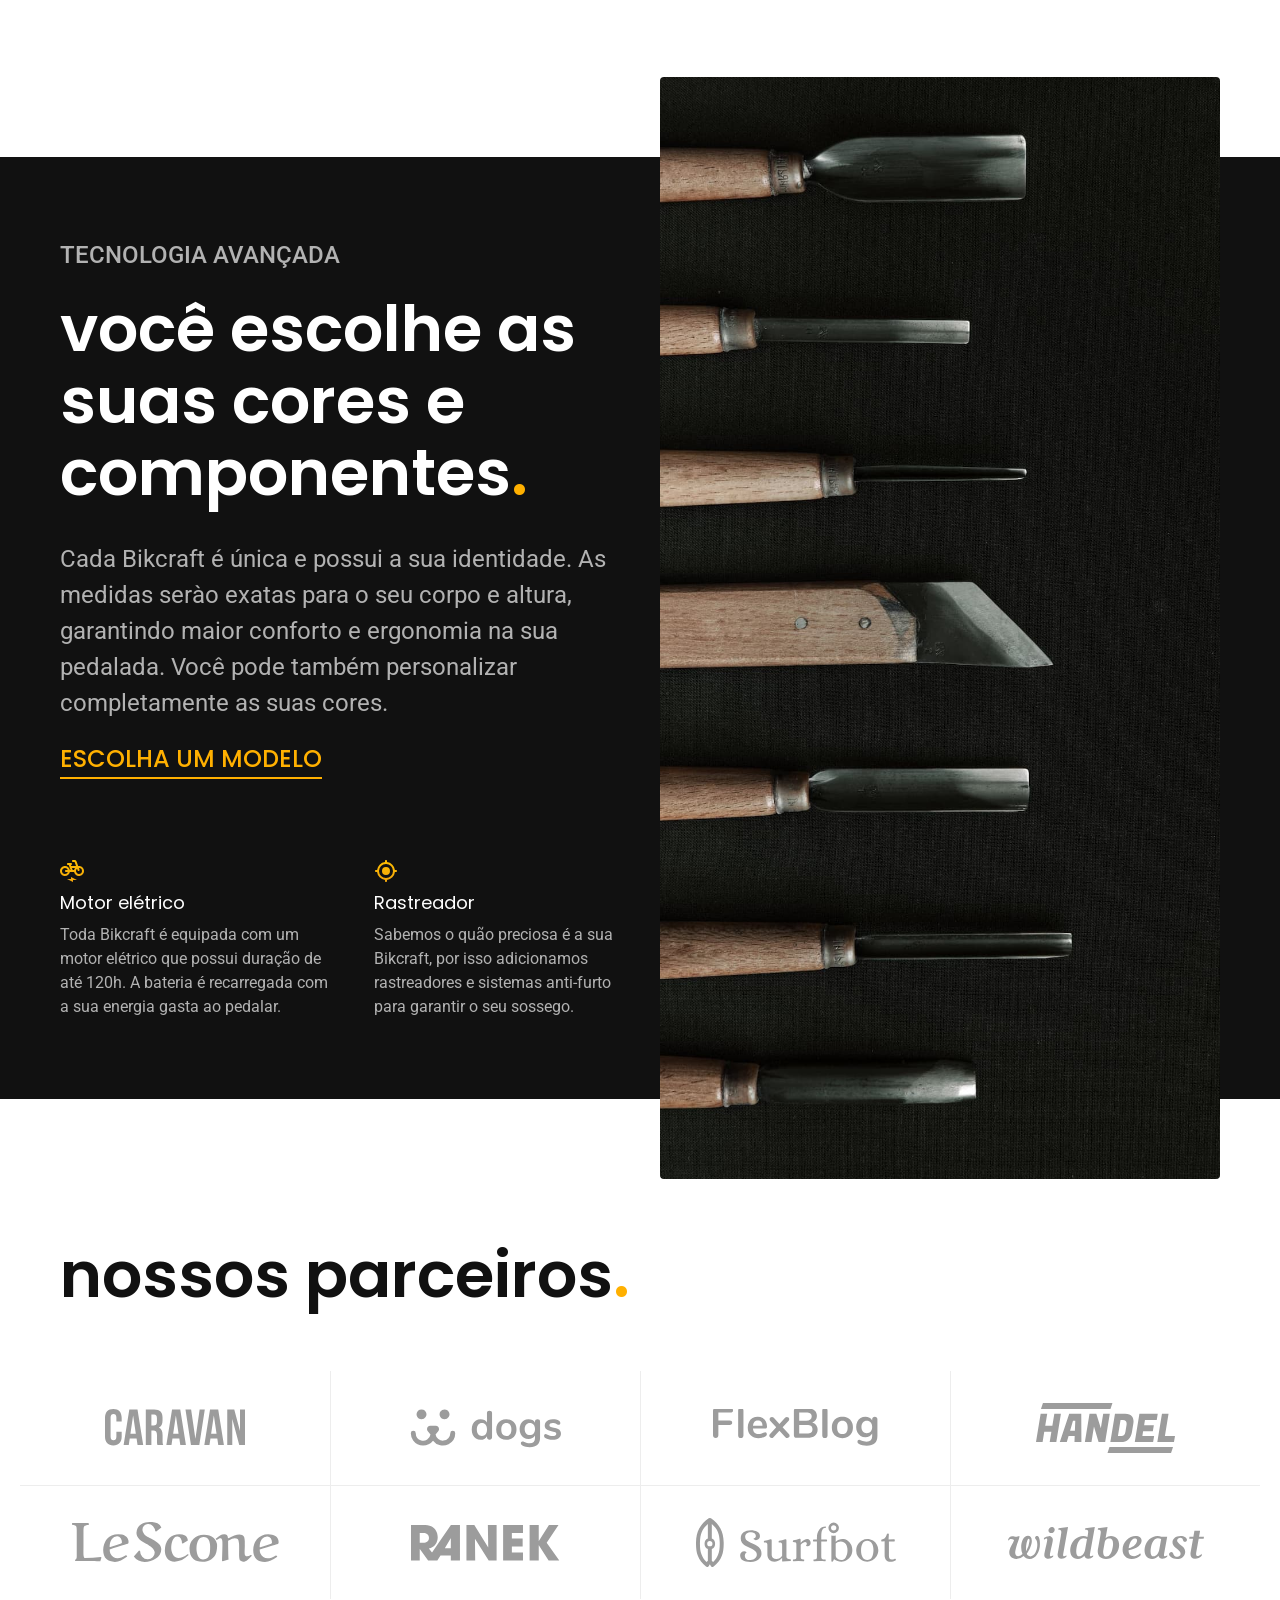
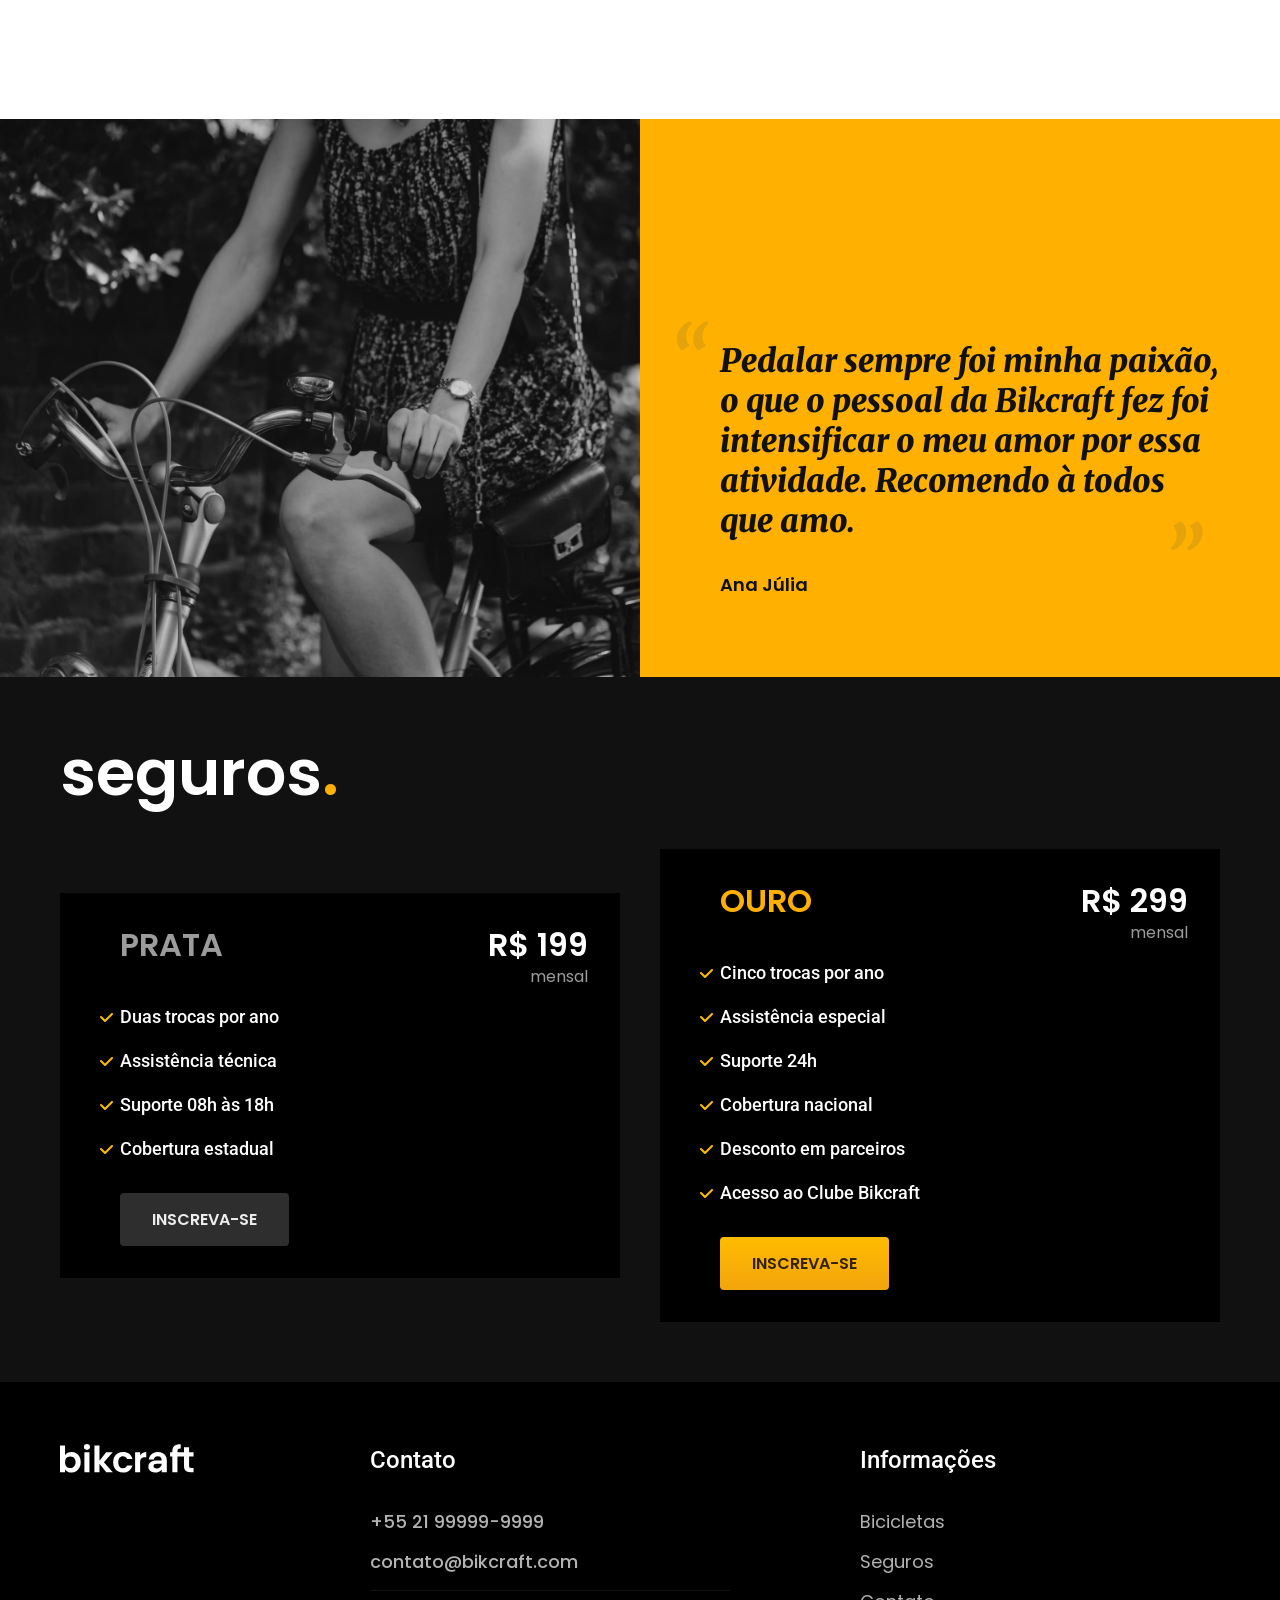
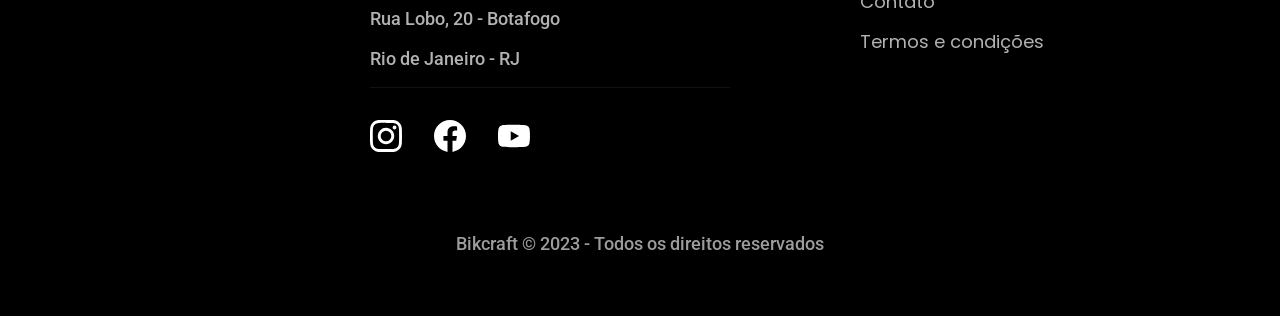
==== commit 99691b68: "footer" ====
--- a/index.html
+++ b/index.html
@@ -172,6 +172,42 @@
         </div>
     </article>
 
+    <footer class="footer-bg">
+        <div class="footer container">
+            <img src="img/bikcraft.svg" alt="Logo Bikcraft">
+
+
+            <div class="footer-contato">
+                <h3 class="font-2-l-b cor-0">Contato</h3>
+                <ul class="cor-5 font-2-m">
+                    <li><a href="tel:+5521999999999">+55 21 99999-9999</a></li>
+                    <li><a href="mailto:contato@bikcraft.com">contato@bikcraft.com</a></li>
+                    <li>Rua Lobo, 20 - Botafogo</li>
+                    <li>Rio de Janeiro - RJ</li>
+                </ul>
+                <div class="footer-redes">
+                    <a href="/"><img src="img/redes/instagram.svg" alt="Instagram"></a>
+                    <a href="/"><img src="img/redes/facebook.svg" alt="Facebook"></a>
+                    <a href="/"><img src="img/redes/youtube.svg" alt="YouTube"></a>
+                </div>
+            </div>
+
+            <div class="footer-informacoes">
+                <h3 class="font-2-l-b cor-0">Informações</h3>
+                <nav>
+                    <ul class="font-1-m cor-5">
+                        <li><a href="./bicicletas.html">Bicicletas</a></li>
+                        <li><a href="./seguros.html">Seguros</a></li>
+                        <li><a href="./contato.html">Contato</a></li>
+                        <li><a href="./termos.html">Termos e condições</a></li>
+                    </ul>
+                </nav>
+            </div>
+
+            <p class="font-2-m cor-6 footer-copy">Bikcraft &copy; 2023 - Todos os direitos reservados</p>
+        </div>
+    </footer>
+
 </body>
 
 </html>
--- a/css/style.css
+++ b/css/style.css
@@ -9,6 +9,8 @@
 @import url(home/parceiros.css);
 @import url(home/depoimento.css);
 @import url(seguros/seguros.css);
+@import url(global/footer.css);
+
 /*RESPONSIVO*/
 
 @media (max-width: 1200px) {
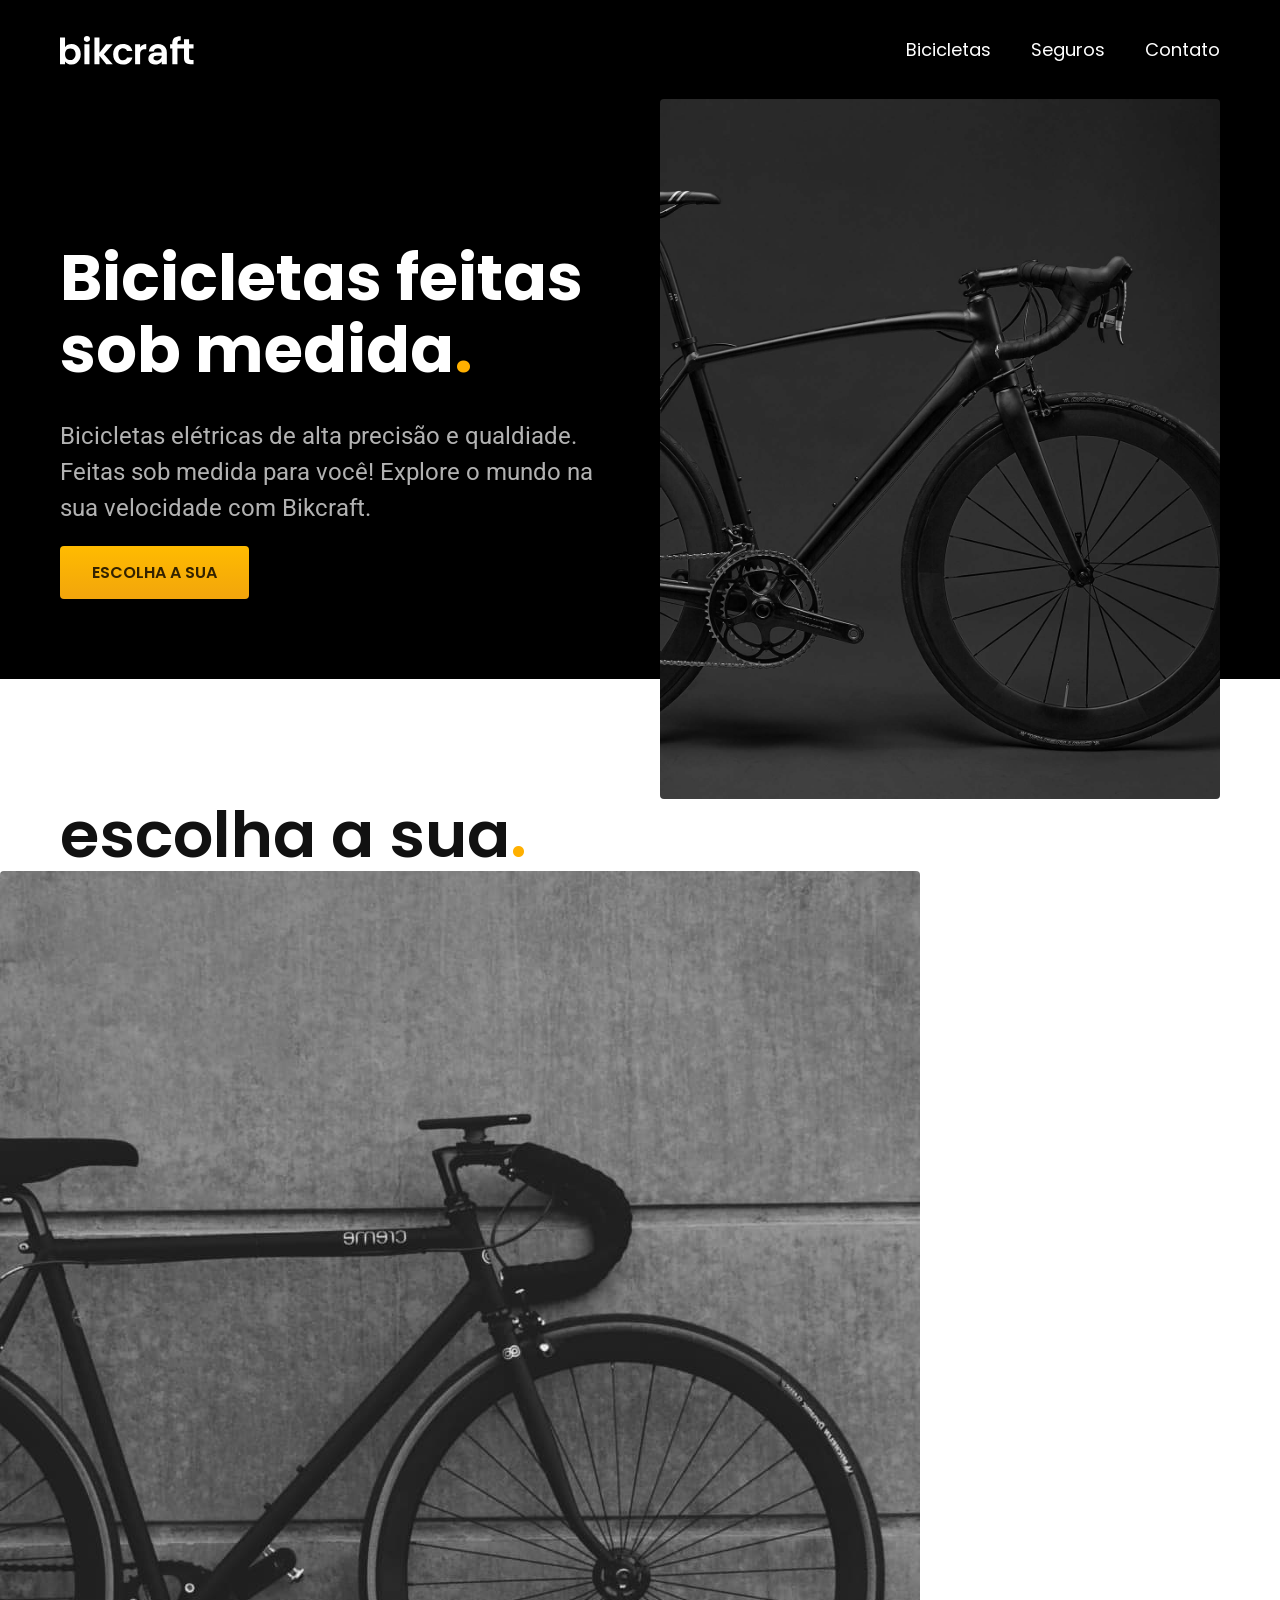
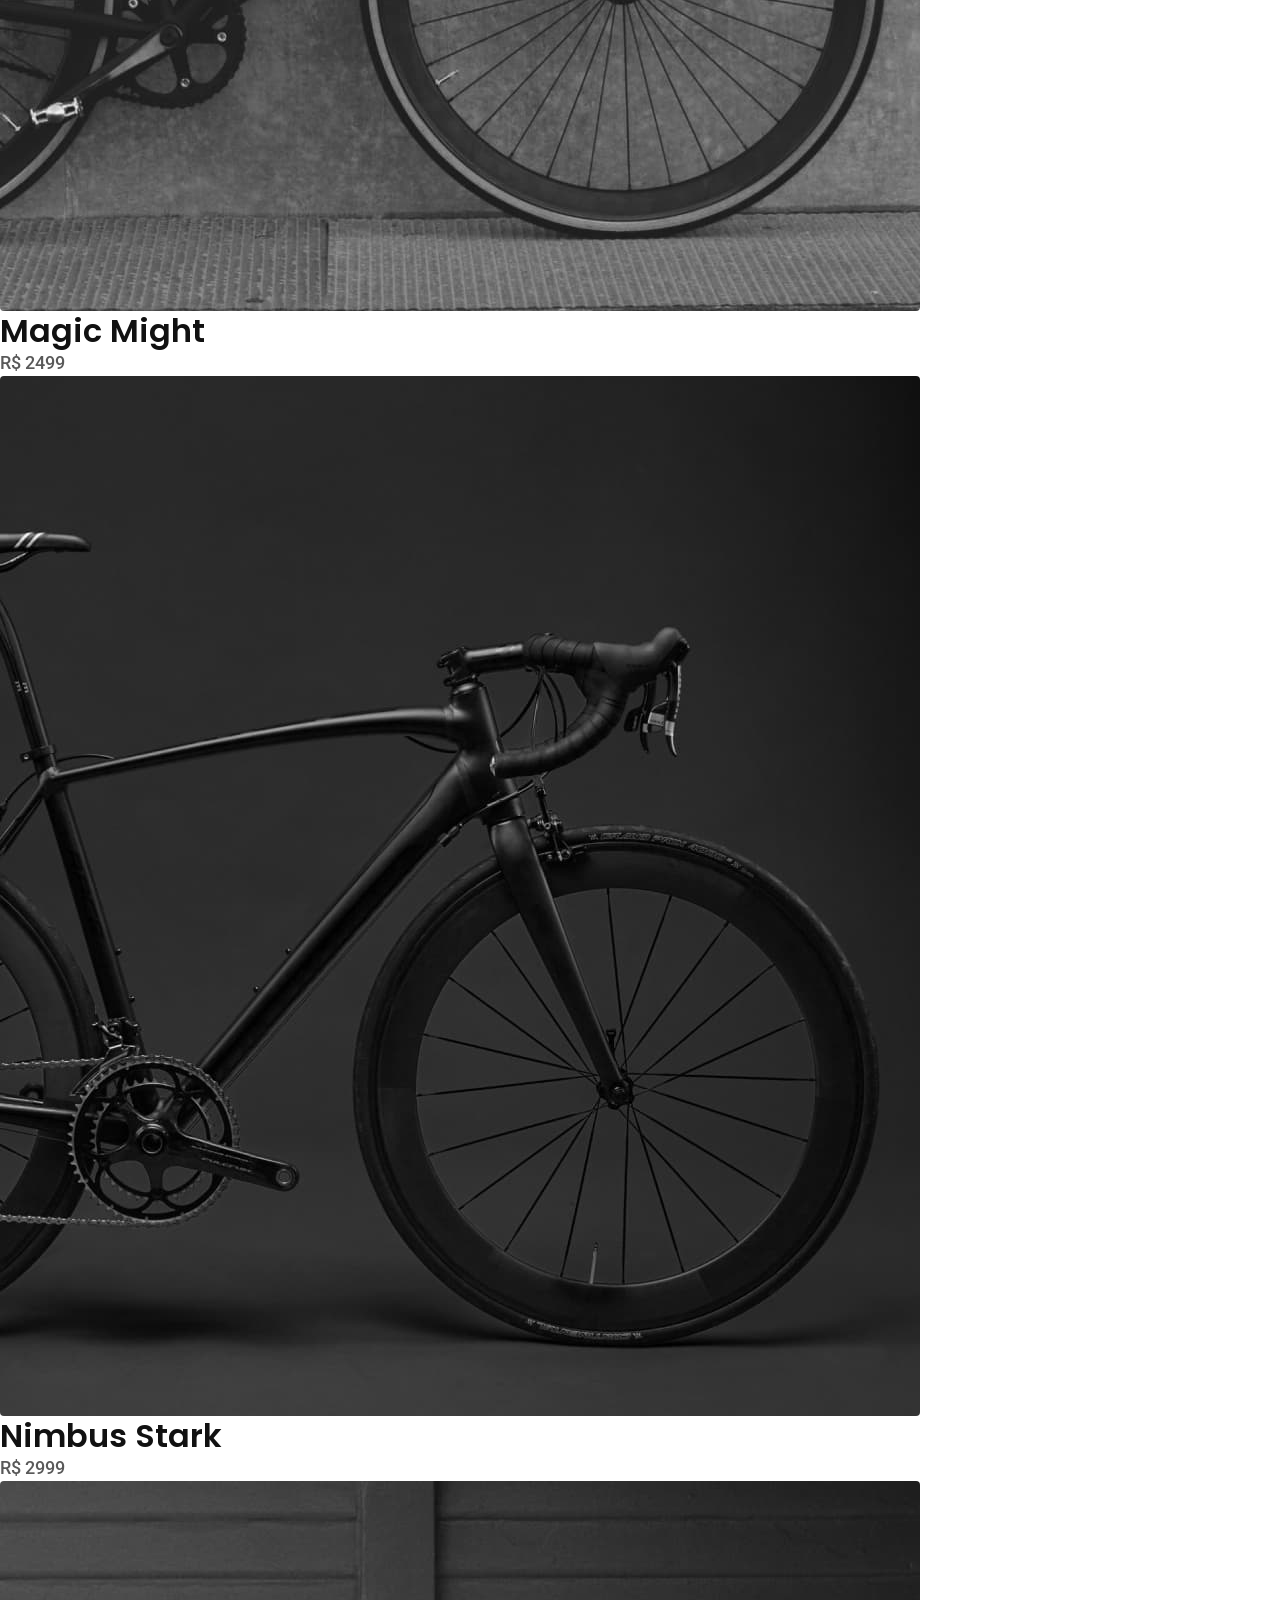
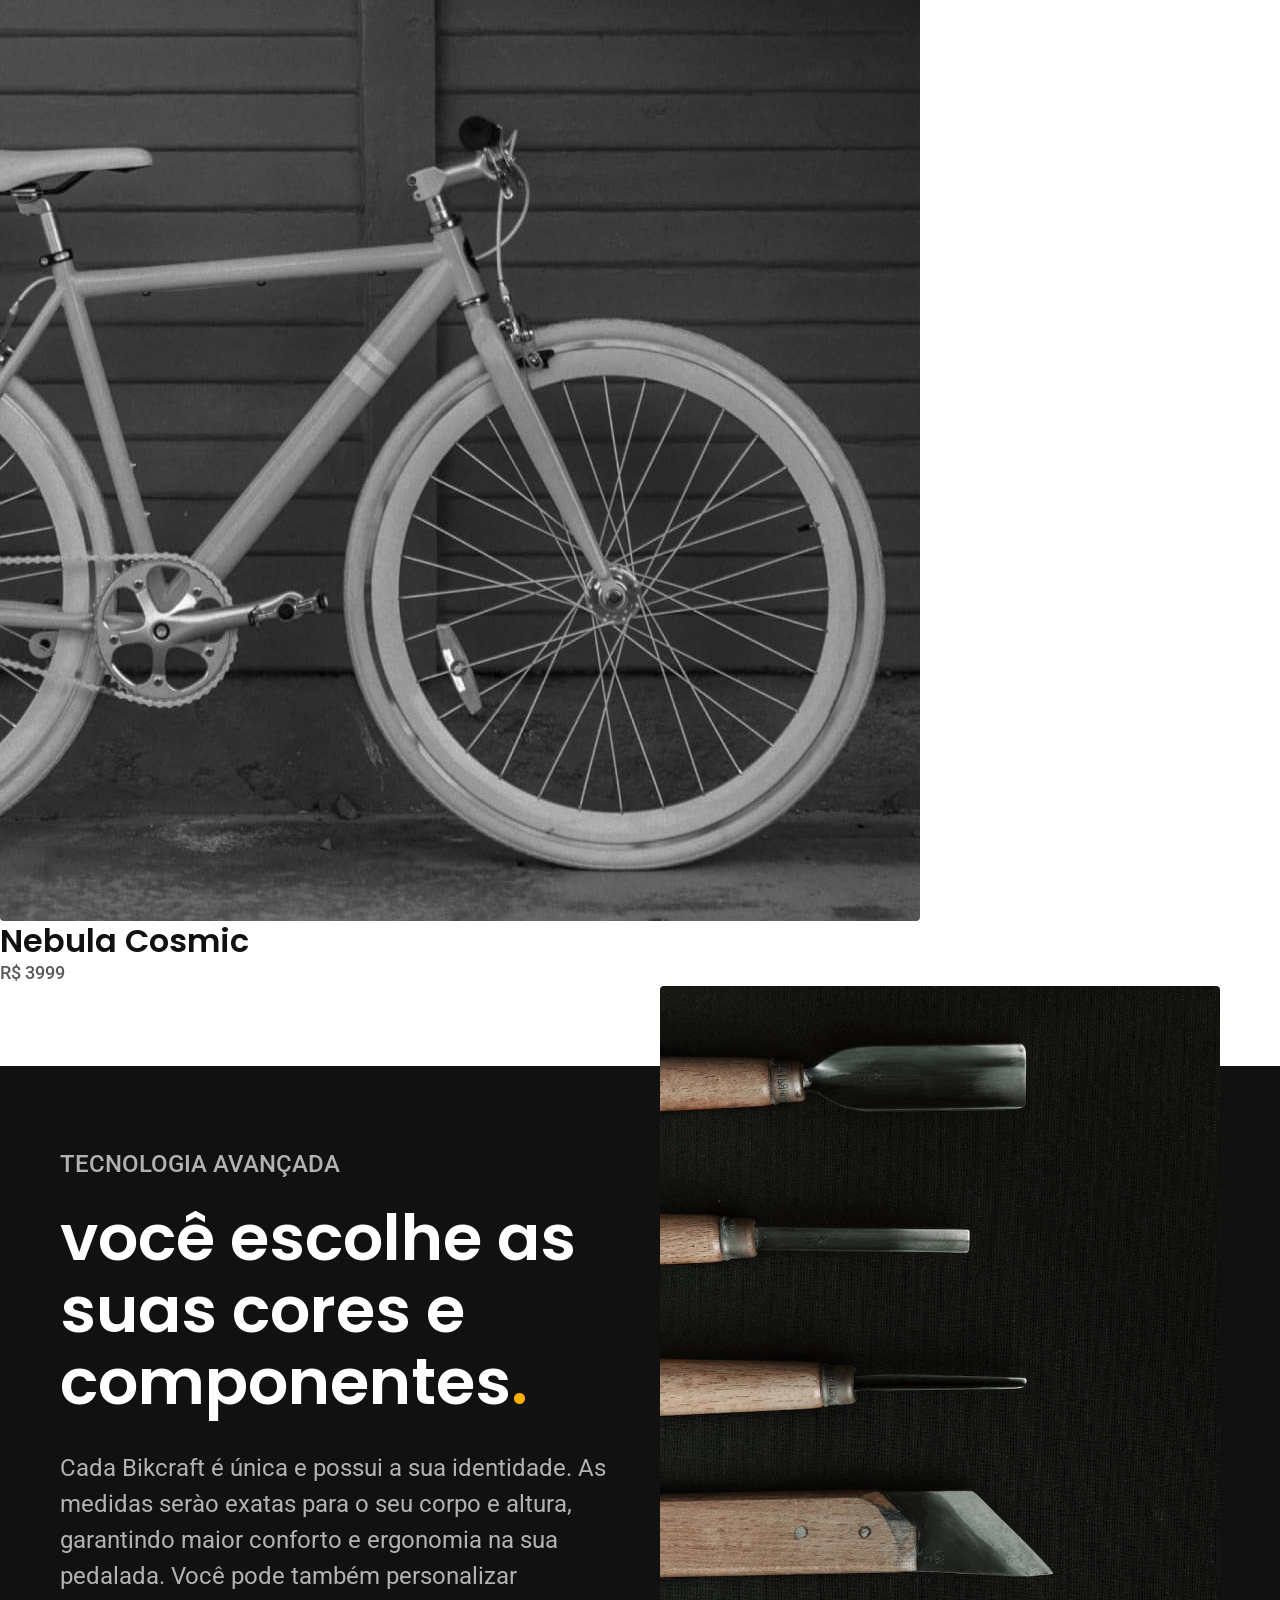
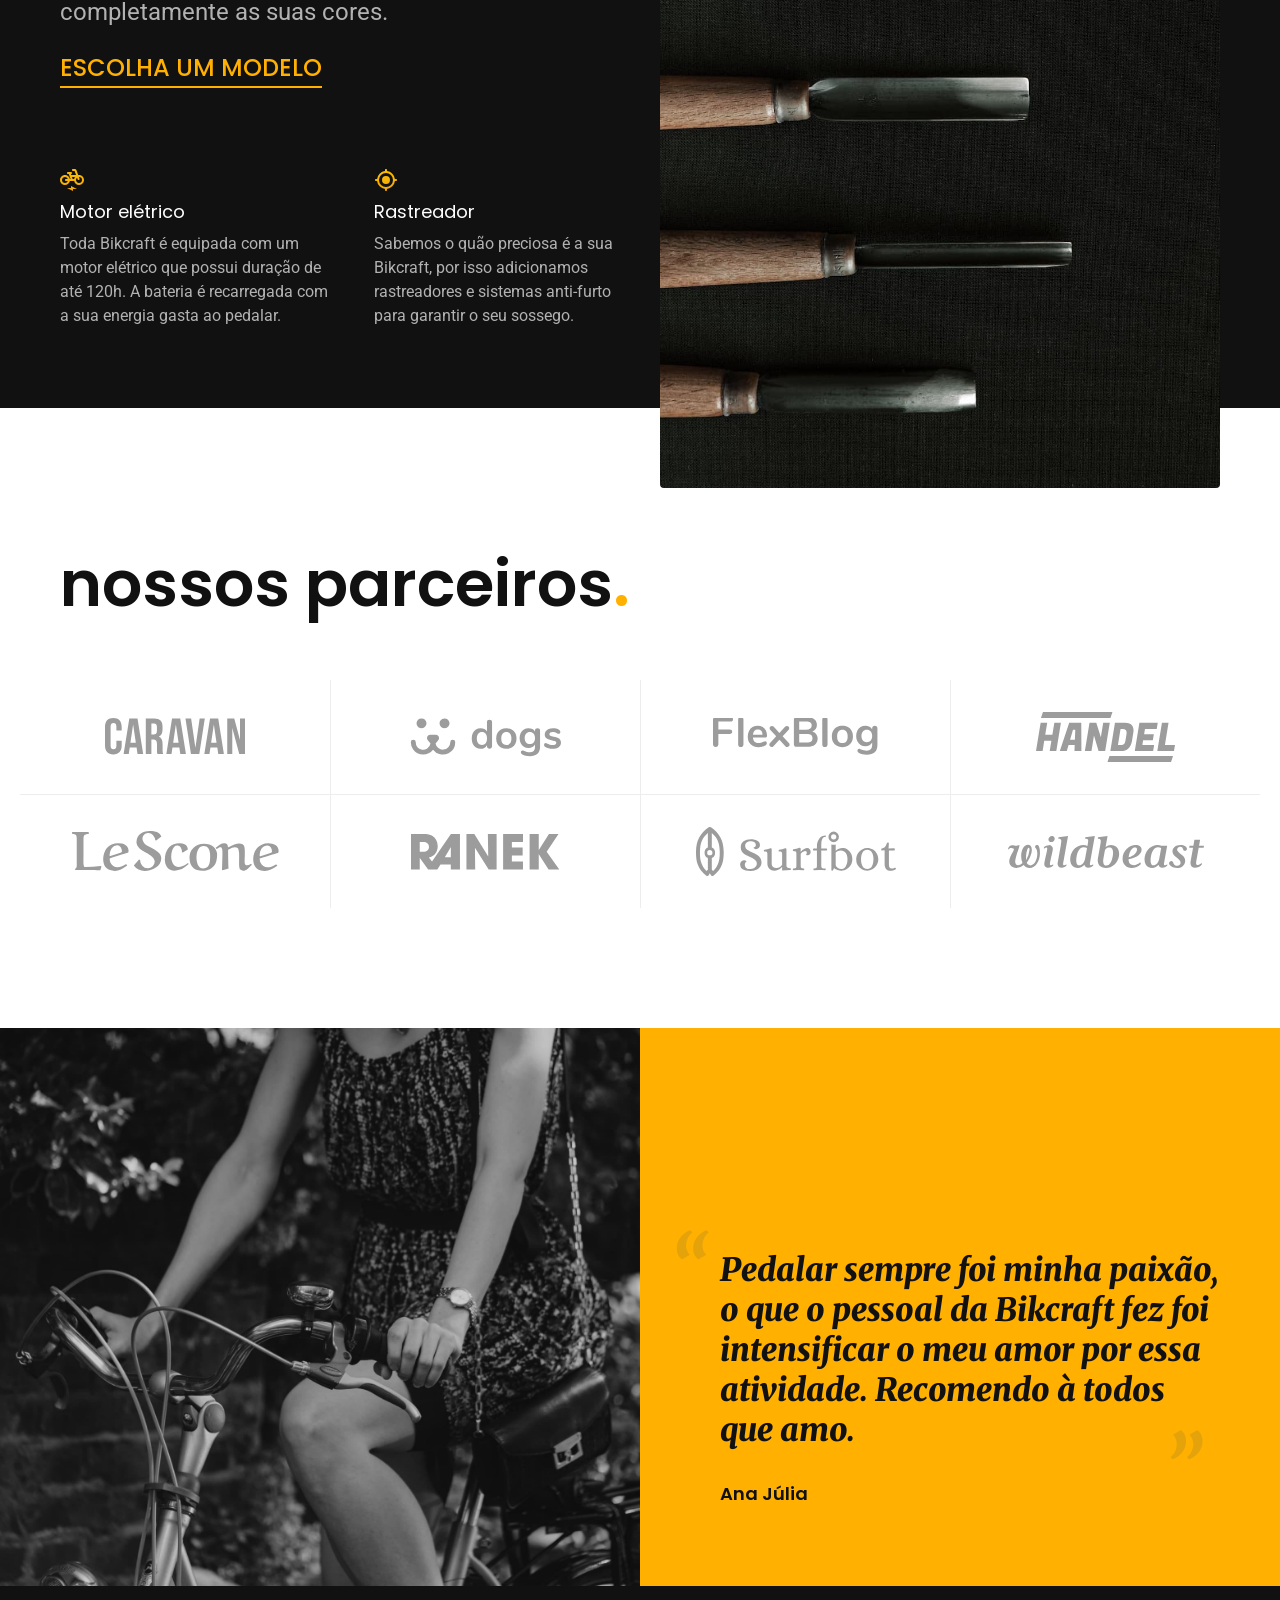
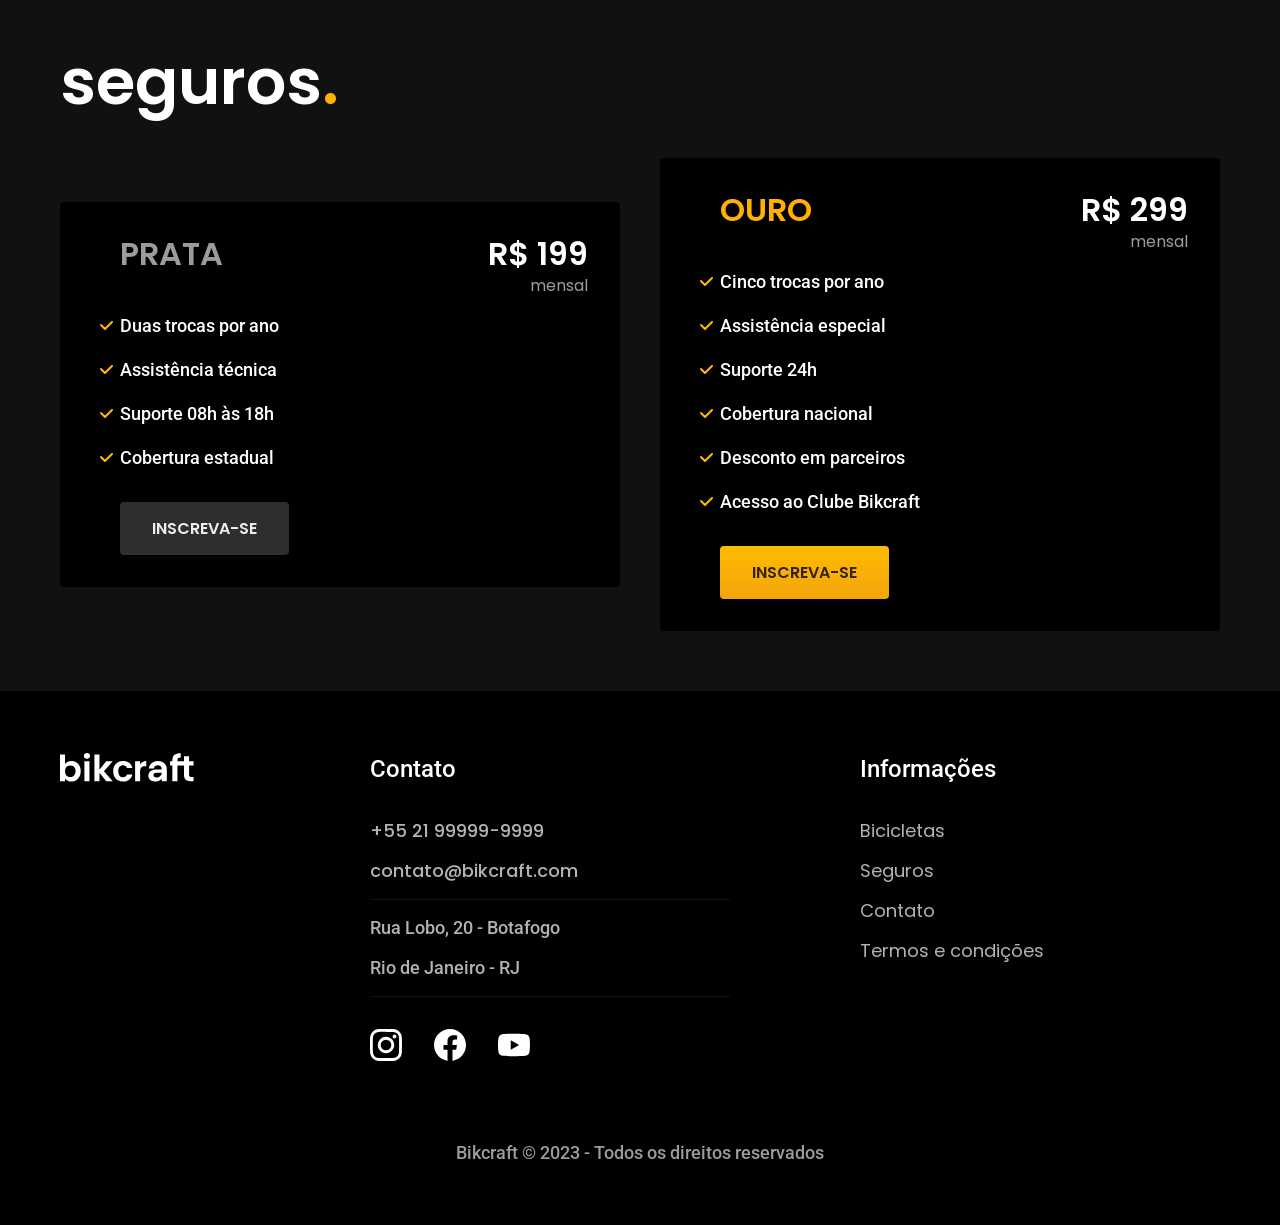
==== commit 43a17220: "nimbus Co-authored-by: Copilot <copilot@github.com>" ====
--- a/index.html
+++ b/index.html
@@ -39,7 +39,7 @@
     </main>
 
 
-    <article class="bicicletas-lista">
+    <article class="bicicletas-lista-bg" id="bicicleta">
 
         <h2 class="font-1-xxl container">escolha a sua<span class="cor-p1">.</span></h2>
 
--- a/css/style.css
+++ b/css/style.css
@@ -10,6 +10,11 @@
 @import url(home/depoimento.css);
 @import url(seguros/seguros.css);
 @import url(global/footer.css);
+@import url(termos/termos.css);
+@import url(bicicletas/bicicletas.css);
+@import url(seguros/vantagens.css);
+@import url(seguros/perguntas.css);
+@import url(bicicleta/bicicleta.css);
 
 /*RESPONSIVO*/
 
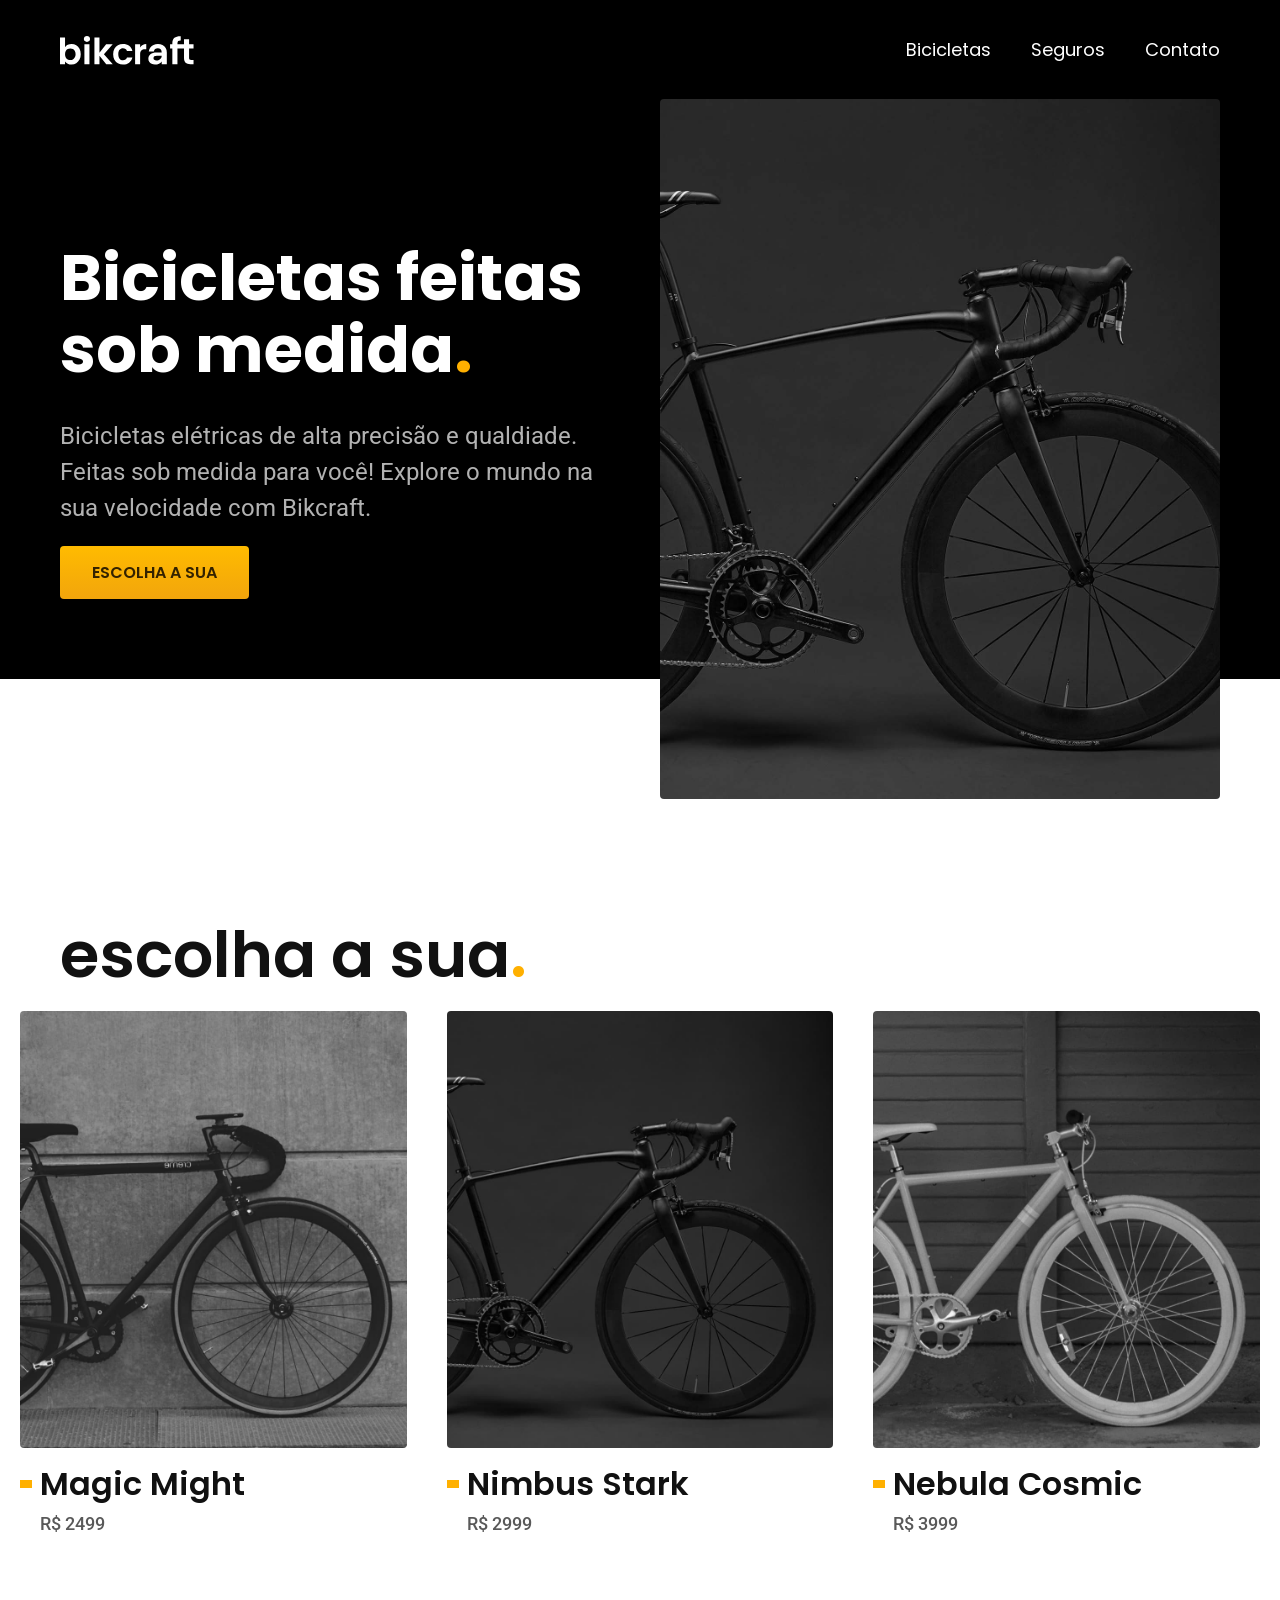
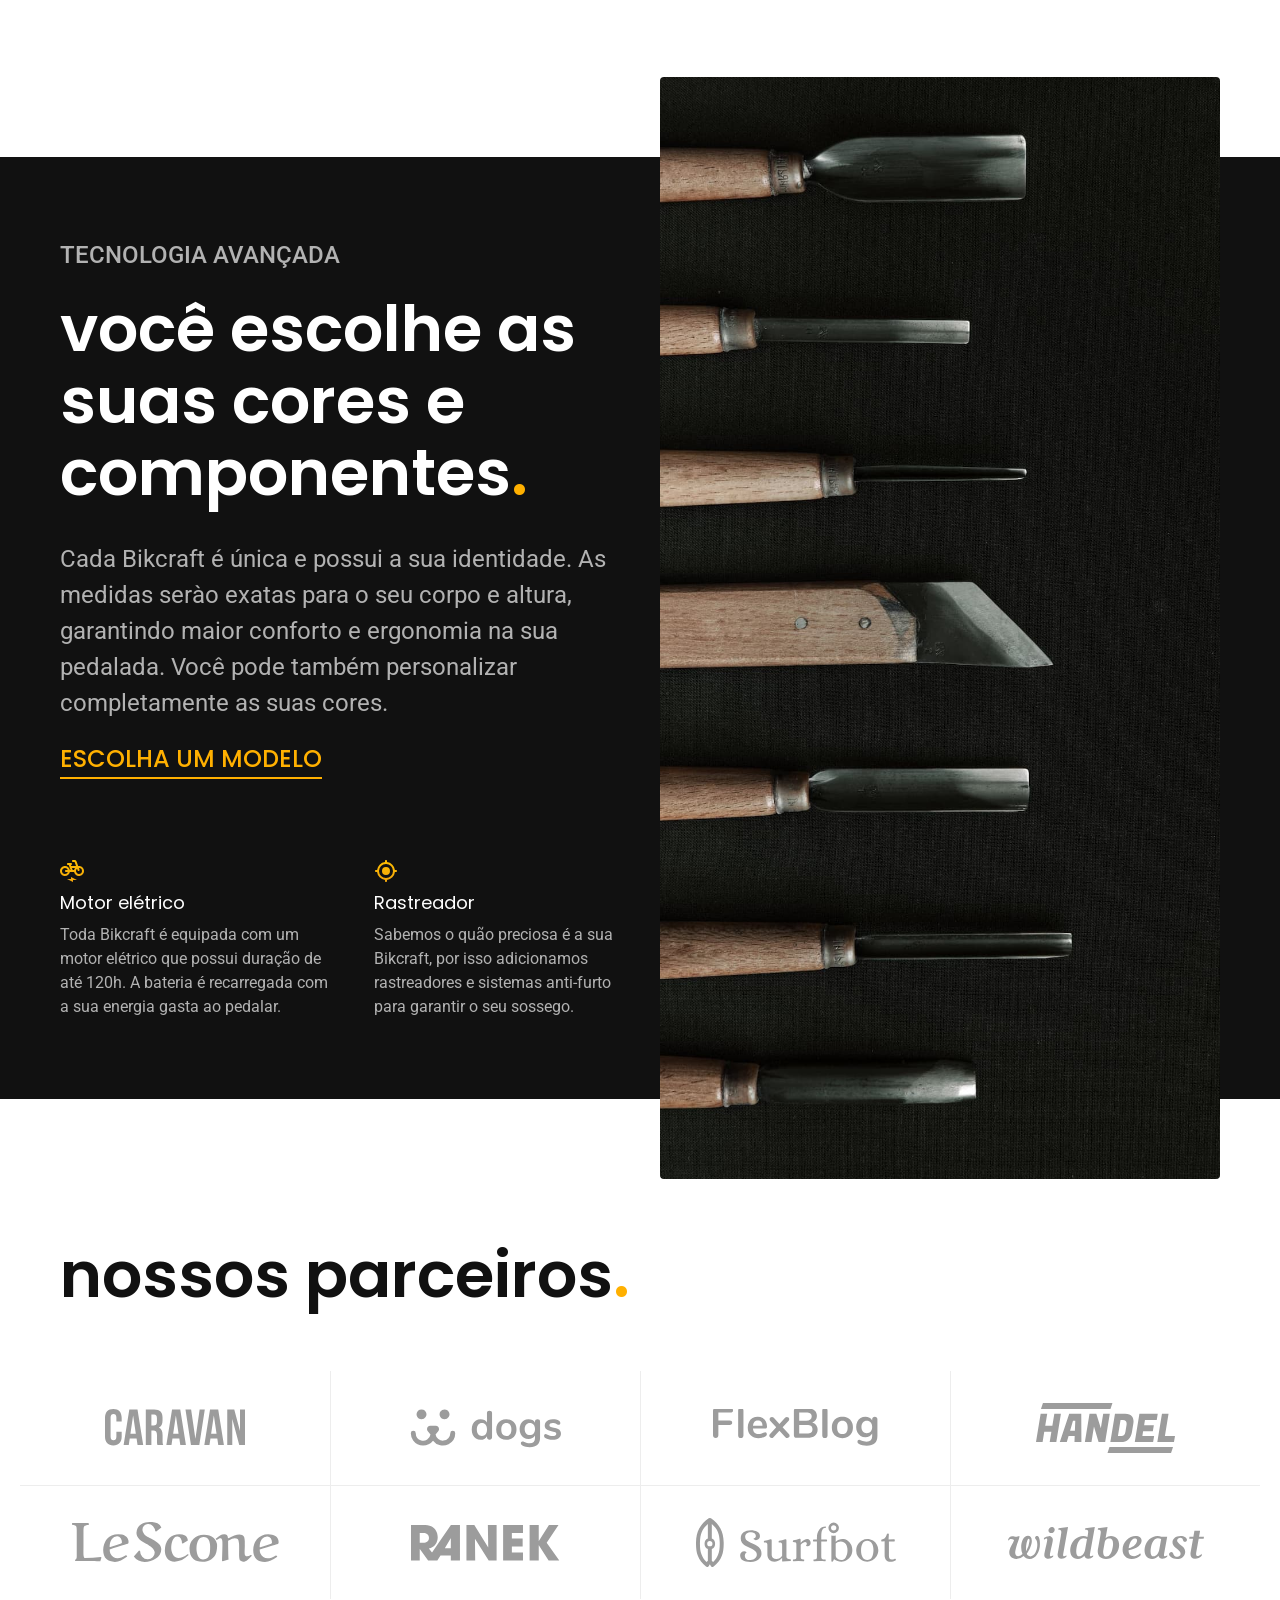
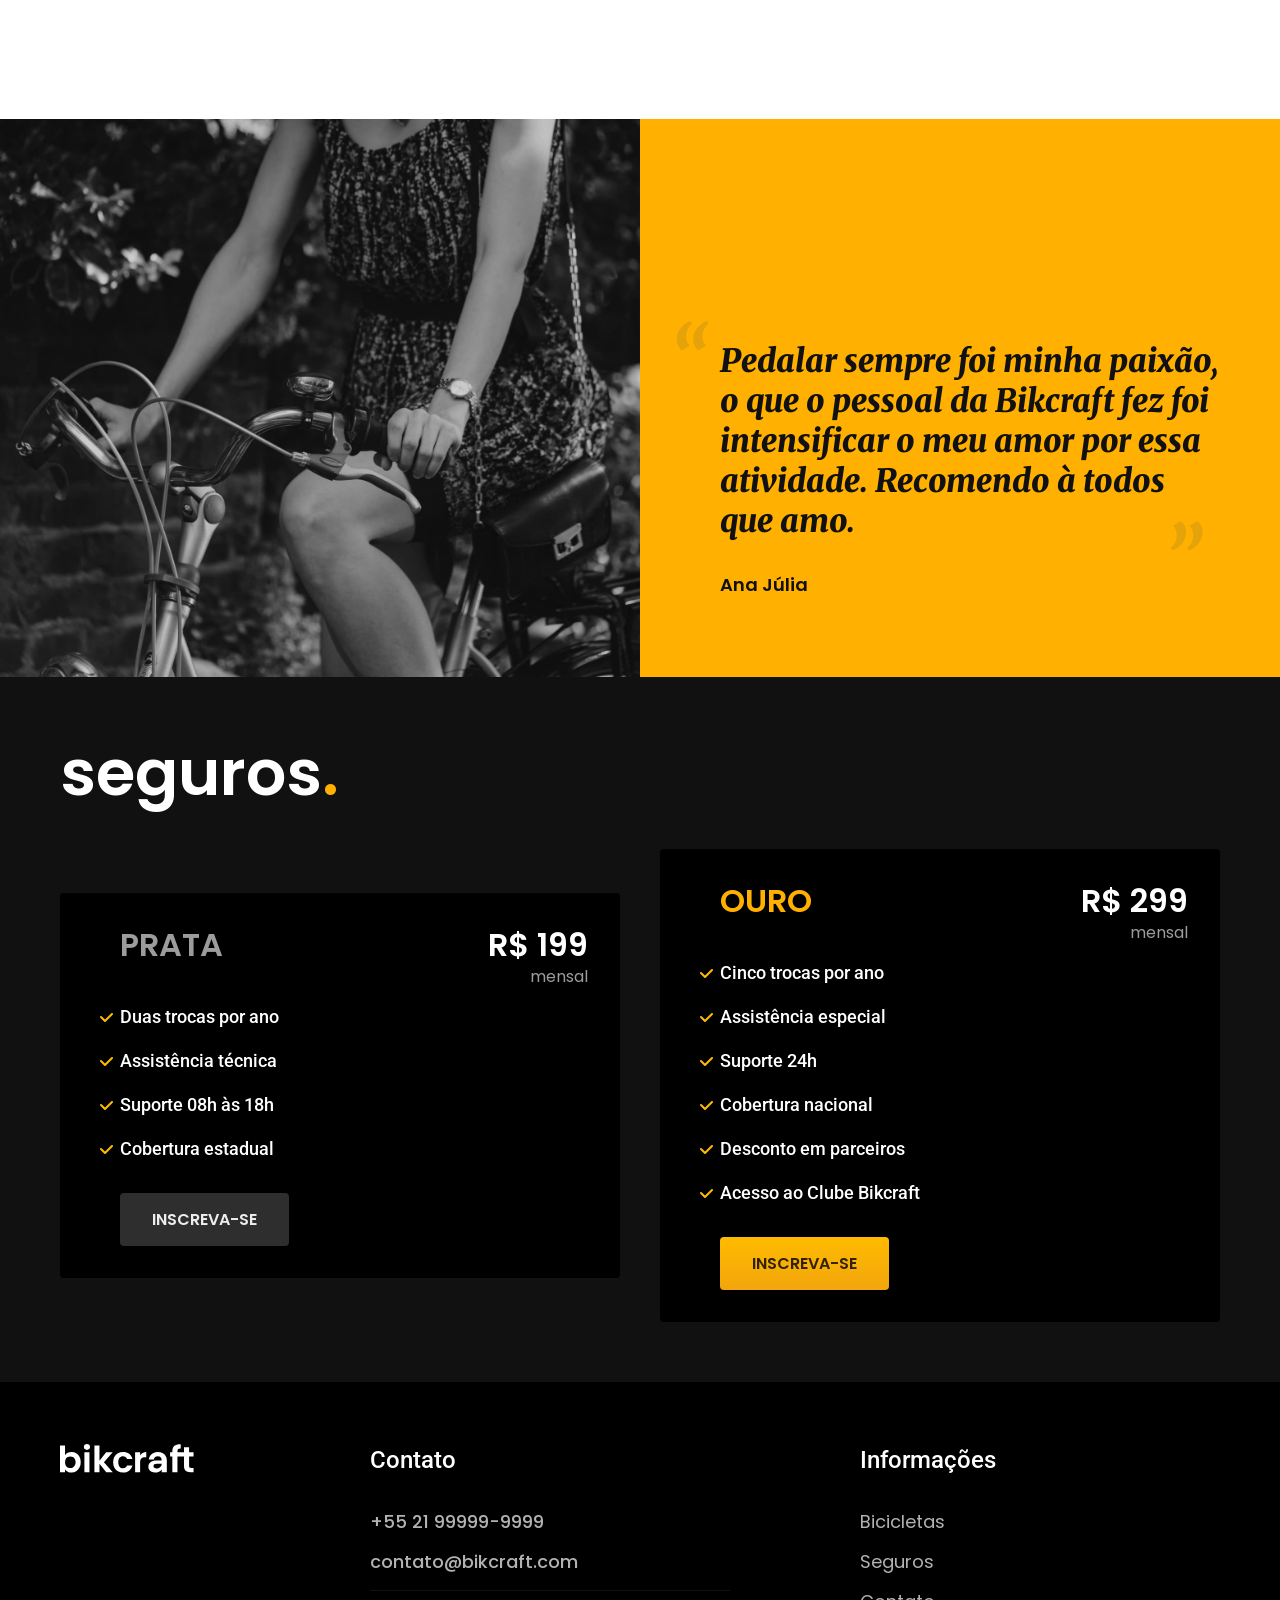
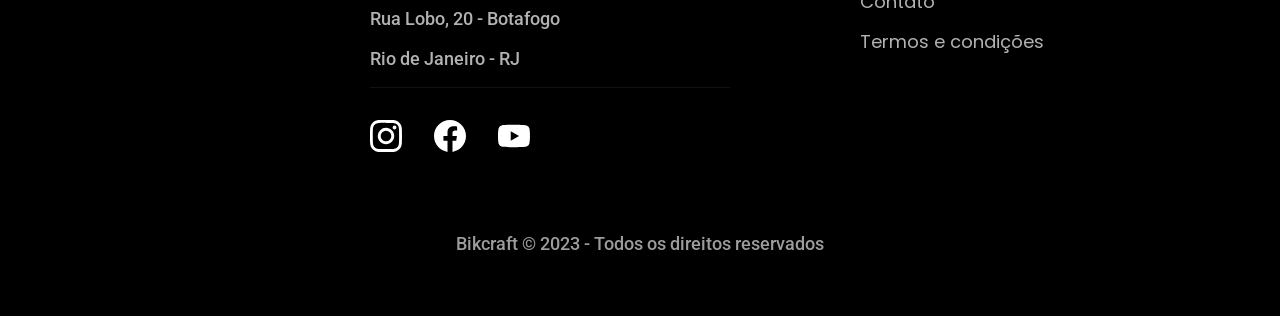
==== commit 12088e2c: "ajustes html" ====
--- a/index.html
+++ b/index.html
@@ -39,7 +39,7 @@
     </main>
 
 
-    <article class="bicicletas-lista-bg" id="bicicleta">
+    <article class="bicicletas-lista">
 
         <h2 class="font-1-xxl container">escolha a sua<span class="cor-p1">.</span></h2>
 
